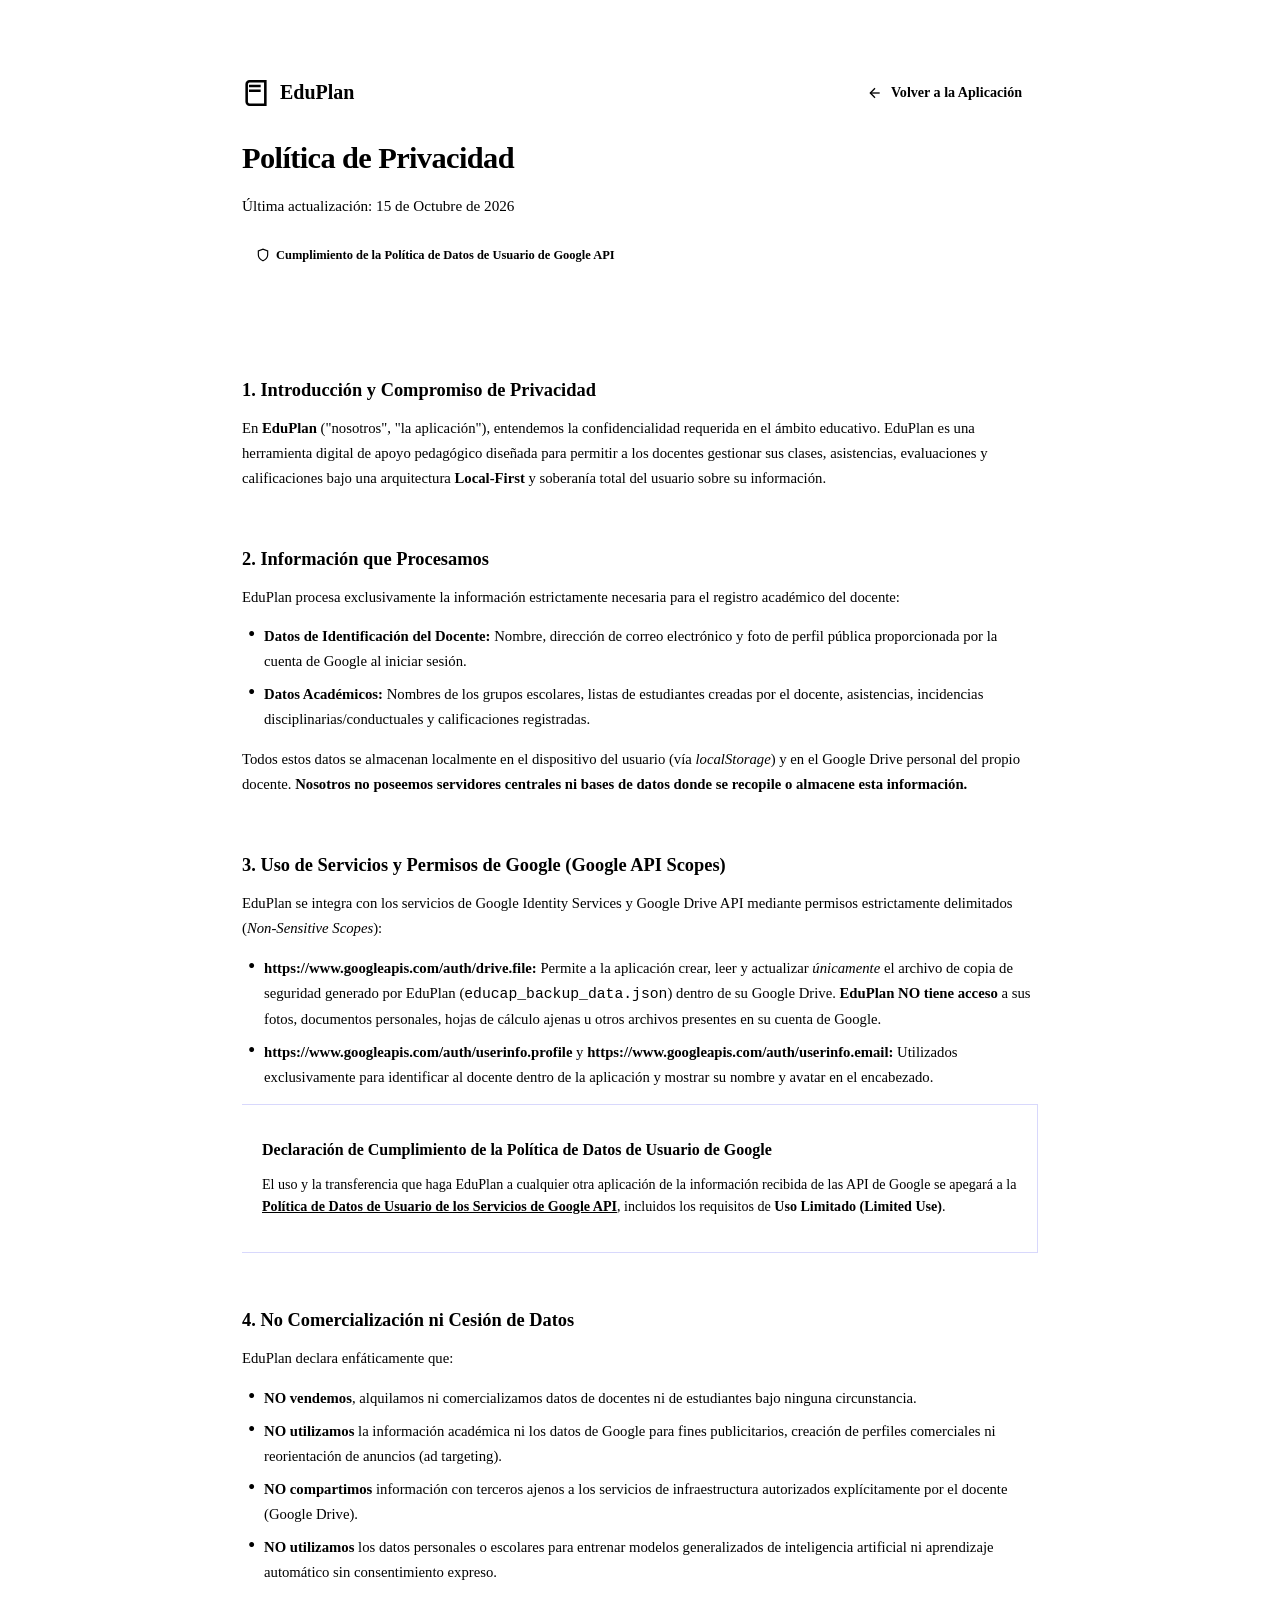
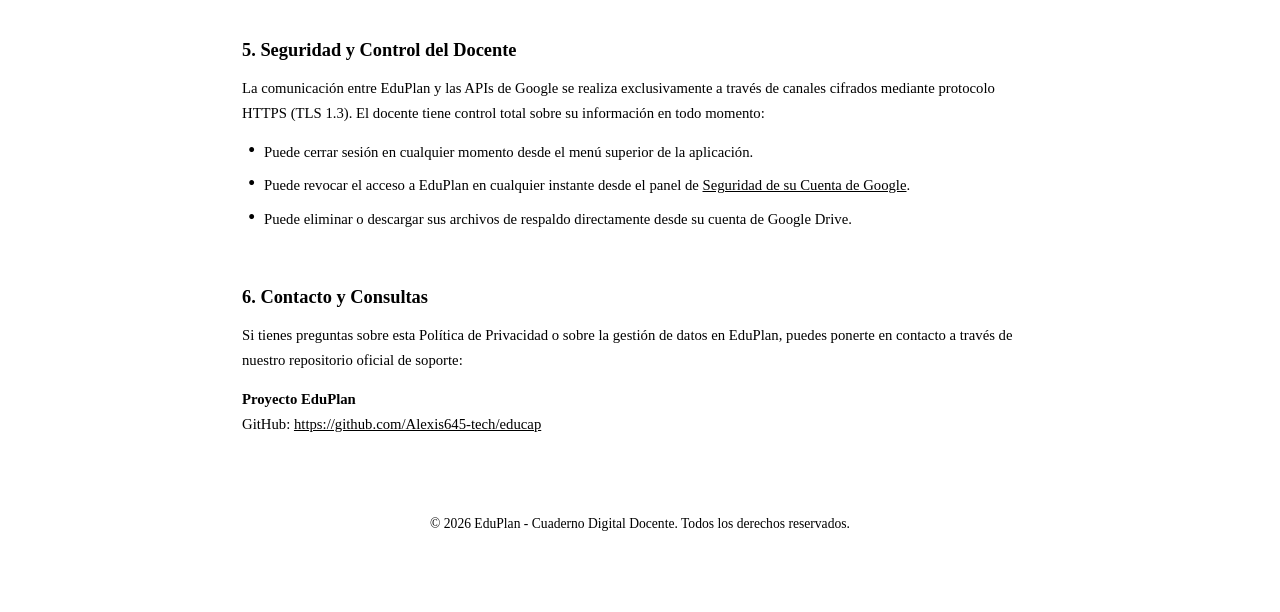
==== privacidad/index.html @ 049dfc5c "Add official Privacy Policy page complying with Google API User Data Policy and configure /privacida" ====
<!DOCTYPE html>
<html lang="es">
<head>
  <meta charset="UTF-8">
  <meta name="viewport" content="width=device-width, initial-scale=1.0, maximum-scale=1.0">
  <title>Política de Privacidad - EduPlan</title>
  <meta name="description" content="Política de Privacidad y Términos de Servicio de EduPlan Cuaderno Digital Docente. Cumplimiento con la Política de Datos de Usuario de Google API.">
  <!-- Fuentes modernas -->
  <link rel="preconnect" href="https://fonts.googleapis.com">
  <link rel="preconnect" href="https://fonts.gstatic.com" crossorigin>
  <link href="https://fonts.googleapis.com/css2?family=Plus+Jakarta+Sans:wght@400;500;600;700;800&display=swap" rel="stylesheet">
  <link rel="stylesheet" href="style.css">
  <style>
    .privacy-container {
      max-width: 860px;
      margin: 40px auto 80px;
      padding: 0 24px;
    }

    .privacy-header {
      background: var(--color-surface);
      border: 1px solid var(--color-border);
      border-radius: var(--radius-lg);
      padding: 36px 32px;
      margin-bottom: 28px;
      box-shadow: var(--shadow-sm);
      display: flex;
      flex-direction: column;
      gap: 12px;
    }

    .privacy-brand-row {
      display: flex;
      align-items: center;
      justify-content: space-between;
      flex-wrap: wrap;
      gap: 16px;
    }

    .privacy-logo-badge {
      display: inline-flex;
      align-items: center;
      gap: 10px;
      font-size: 1.25rem;
      font-weight: 800;
      color: var(--color-primary);
    }

    .privacy-badge {
      display: inline-flex;
      align-items: center;
      gap: 6px;
      padding: 6px 14px;
      border-radius: var(--radius-full);
      font-size: 0.78rem;
      font-weight: 600;
      background-color: var(--color-success-light);
      color: var(--color-success);
    }

    .privacy-title {
      font-size: 1.9rem;
      font-weight: 800;
      color: var(--color-text-main);
      letter-spacing: -0.02em;
    }

    .privacy-subtitle {
      color: var(--color-text-muted);
      font-size: 0.95rem;
    }

    .privacy-card {
      background: var(--color-surface);
      border: 1px solid var(--color-border);
      border-radius: var(--radius-lg);
      padding: 32px;
      box-shadow: var(--shadow-sm);
      display: flex;
      flex-direction: column;
      gap: 28px;
    }

    .privacy-section h2 {
      font-size: 1.15rem;
      font-weight: 700;
      color: var(--color-text-main);
      margin-bottom: 10px;
      display: flex;
      align-items: center;
      gap: 10px;
    }

    .privacy-section p, .privacy-section li {
      font-size: 0.92rem;
      color: var(--color-text-muted);
      line-height: 1.7;
    }

    .privacy-section ul {
      list-style-type: none;
      padding-left: 0;
      display: flex;
      flex-direction: column;
      gap: 8px;
      margin: 12px 0;
    }

    .privacy-section ul li {
      position: relative;
      padding-left: 22px;
    }

    .privacy-section ul li::before {
      content: "•";
      position: absolute;
      left: 6px;
      color: var(--color-primary);
      font-size: 1.3rem;
      line-height: 1;
    }

    .google-compliance-box {
      background: var(--color-primary-light);
      border: 1px solid rgba(99, 102, 241, 0.25);
      border-left: 5px solid var(--color-primary);
      border-radius: var(--radius-md);
      padding: 20px;
      margin: 14px 0;
    }

    .google-compliance-box h3 {
      font-size: 1rem;
      font-weight: 700;
      color: var(--color-text-main);
      margin-bottom: 8px;
    }

    .google-compliance-box p {
      font-size: 0.88rem;
      color: var(--color-text-main);
      line-height: 1.6;
    }

    .privacy-footer {
      text-align: center;
      margin-top: 32px;
      color: var(--color-text-subtle);
      font-size: 0.85rem;
    }

    .back-btn {
      display: inline-flex;
      align-items: center;
      gap: 8px;
      padding: 8px 16px;
      font-size: 0.88rem;
      font-weight: 600;
      border-radius: var(--radius-md);
      color: var(--color-text-main);
      background: var(--color-surface-hover);
      text-decoration: none;
      border: 1px solid var(--color-border);
      transition: all 0.2s;
    }

    .back-btn:hover {
      background: var(--color-surface);
      border-color: var(--color-primary);
      color: var(--color-primary);
    }
  </style>
</head>
<body>

  <div class="privacy-container">
    <div class="privacy-header">
      <div class="privacy-brand-row">
        <div class="privacy-logo-badge">
          <svg width="28" height="28" viewBox="0 0 24 24" fill="none" stroke="currentColor" stroke-width="2.2"><path d="M4 19.5v-15A2.5 2.5 0 0 1 6.5 2H20v20H6.5a2.5 2.5 0 0 1-2.5-2.5Z"/><path d="M6 6h10M6 10h10"/></svg>
          <span>EduPlan</span>
        </div>
        <a href="/" class="back-btn">
          <svg width="16" height="16" viewBox="0 0 24 24" fill="none" stroke="currentColor" stroke-width="2"><line x1="19" y1="12" x2="5" y2="12"/><polyline points="12 19 5 12 12 5"/></svg>
          Volver a la Aplicación
        </a>
      </div>
      <div>
        <h1 class="privacy-title">Política de Privacidad</h1>
        <p class="privacy-subtitle">Última actualización: 15 de Octubre de 2026</p>
      </div>
      <div>
        <span class="privacy-badge">
          <svg width="14" height="14" viewBox="0 0 24 24" fill="none" stroke="currentColor" stroke-width="2"><path d="M12 22s8-4 8-10V5l-8-3-8 3v7c0 6 8 10 8 10z"/></svg>
          Cumplimiento de la Política de Datos de Usuario de Google API
        </span>
      </div>
    </div>

    <div class="privacy-card">
      <section class="privacy-section">
        <h2>1. Introducción y Compromiso de Privacidad</h2>
        <p>
          En <strong>EduPlan</strong> ("nosotros", "la aplicación"), entendemos la confidencialidad requerida en el ámbito educativo. 
          EduPlan es una herramienta digital de apoyo pedagógico diseñada para permitir a los docentes gestionar sus clases, 
          asistencias, evaluaciones y calificaciones bajo una arquitectura <strong>Local-First</strong> y soberanía total del usuario sobre su información.
        </p>
      </section>

      <section class="privacy-section">
        <h2>2. Información que Procesamos</h2>
        <p>EduPlan procesa exclusivamente la información estrictamente necesaria para el registro académico del docente:</p>
        <ul>
          <li><strong>Datos de Identificación del Docente:</strong> Nombre, dirección de correo electrónico y foto de perfil pública proporcionada por la cuenta de Google al iniciar sesión.</li>
          <li><strong>Datos Académicos:</strong> Nombres de los grupos escolares, listas de estudiantes creadas por el docente, asistencias, incidencias disciplinarias/conductuales y calificaciones registradas.</li>
        </ul>
        <p>
          Todos estos datos se almacenan localmente en el dispositivo del usuario (vía <em>localStorage</em>) y en el Google Drive personal del propio docente. <strong>Nosotros no poseemos servidores centrales ni bases de datos donde se recopile o almacene esta información.</strong>
        </p>
      </section>

      <section class="privacy-section">
        <h2>3. Uso de Servicios y Permisos de Google (Google API Scopes)</h2>
        <p>
          EduPlan se integra con los servicios de Google Identity Services y Google Drive API mediante permisos estrictamente delimitados (<em>Non-Sensitive Scopes</em>):
        </p>
        <ul>
          <li><strong>https://www.googleapis.com/auth/drive.file:</strong> Permite a la aplicación crear, leer y actualizar <em>únicamente</em> el archivo de copia de seguridad generado por EduPlan (<code>educap_backup_data.json</code>) dentro de su Google Drive. <strong>EduPlan NO tiene acceso</strong> a sus fotos, documentos personales, hojas de cálculo ajenas u otros archivos presentes en su cuenta de Google.</li>
          <li><strong>https://www.googleapis.com/auth/userinfo.profile</strong> y <strong>https://www.googleapis.com/auth/userinfo.email:</strong> Utilizados exclusivamente para identificar al docente dentro de la aplicación y mostrar su nombre y avatar en el encabezado.</li>
        </ul>

        <div class="google-compliance-box">
          <h3>Declaración de Cumplimiento de la Política de Datos de Usuario de Google</h3>
          <p>
            El uso y la transferencia que haga EduPlan a cualquier otra aplicación de la información recibida de las API de Google se apegará a la 
            <a href="https://developers.google.com/terms/api-services-user-data-policy" target="_blank" rel="noopener noreferrer" style="color: var(--color-primary); text-decoration: underline; font-weight: 600;">Política de Datos de Usuario de los Servicios de Google API</a>, incluidos los requisitos de <strong>Uso Limitado (Limited Use)</strong>.
          </p>
        </div>
      </section>

      <section class="privacy-section">
        <h2>4. No Comercialización ni Cesión de Datos</h2>
        <p>
          EduPlan declara enfáticamente que:
        </p>
        <ul>
          <li><strong>NO vendemos</strong>, alquilamos ni comercializamos datos de docentes ni de estudiantes bajo ninguna circunstancia.</li>
          <li><strong>NO utilizamos</strong> la información académica ni los datos de Google para fines publicitarios, creación de perfiles comerciales ni reorientación de anuncios (ad targeting).</li>
          <li><strong>NO compartimos</strong> información con terceros ajenos a los servicios de infraestructura autorizados explícitamente por el docente (Google Drive).</li>
          <li><strong>NO utilizamos</strong> los datos personales o escolares para entrenar modelos generalizados de inteligencia artificial ni aprendizaje automático sin consentimiento expreso.</li>
        </ul>
      </section>

      <section class="privacy-section">
        <h2>5. Seguridad y Control del Docente</h2>
        <p>
          La comunicación entre EduPlan y las APIs de Google se realiza exclusivamente a través de canales cifrados mediante protocolo HTTPS (TLS 1.3).
          El docente tiene control total sobre su información en todo momento:
        </p>
        <ul>
          <li>Puede cerrar sesión en cualquier momento desde el menú superior de la aplicación.</li>
          <li>Puede revocar el acceso a EduPlan en cualquier instante desde el panel de <a href="https://myaccount.google.com/permissions" target="_blank" rel="noopener noreferrer" style="color: var(--color-primary); text-decoration: underline;">Seguridad de su Cuenta de Google</a>.</li>
          <li>Puede eliminar o descargar sus archivos de respaldo directamente desde su cuenta de Google Drive.</li>
        </ul>
      </section>

      <section class="privacy-section">
        <h2>6. Contacto y Consultas</h2>
        <p>
          Si tienes preguntas sobre esta Política de Privacidad o sobre la gestión de datos en EduPlan, puedes ponerte en contacto a través de nuestro repositorio oficial de soporte:
        </p>
        <p style="margin-top: 8px;">
          <strong>Proyecto EduPlan</strong><br>
          GitHub: <a href="https://github.com/Alexis645-tech/educap" target="_blank" rel="noopener noreferrer" style="color: var(--color-primary); text-decoration: underline;">https://github.com/Alexis645-tech/educap</a>
        </p>
      </section>
    </div>

    <footer class="privacy-footer">
      <p>&copy; 2026 EduPlan - Cuaderno Digital Docente. Todos los derechos reservados.</p>
    </footer>
  </div>

</body>
</html>
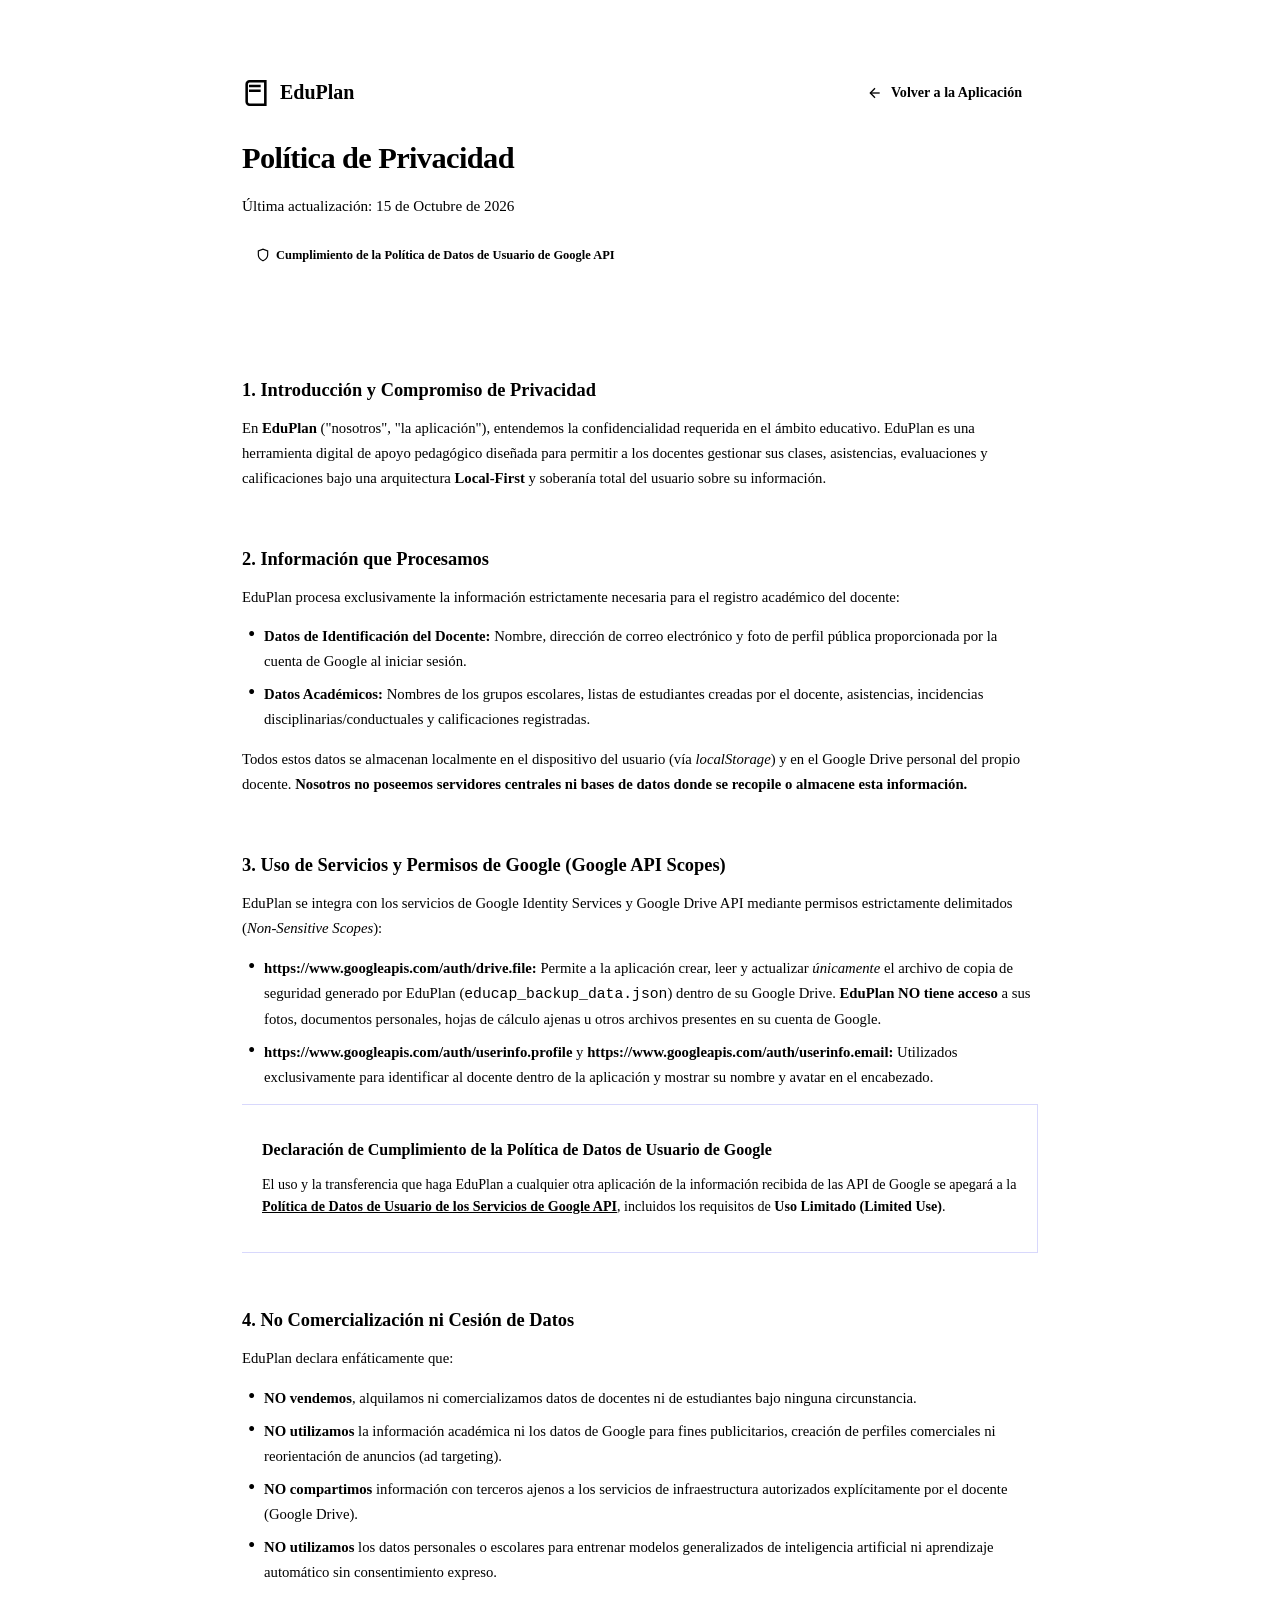
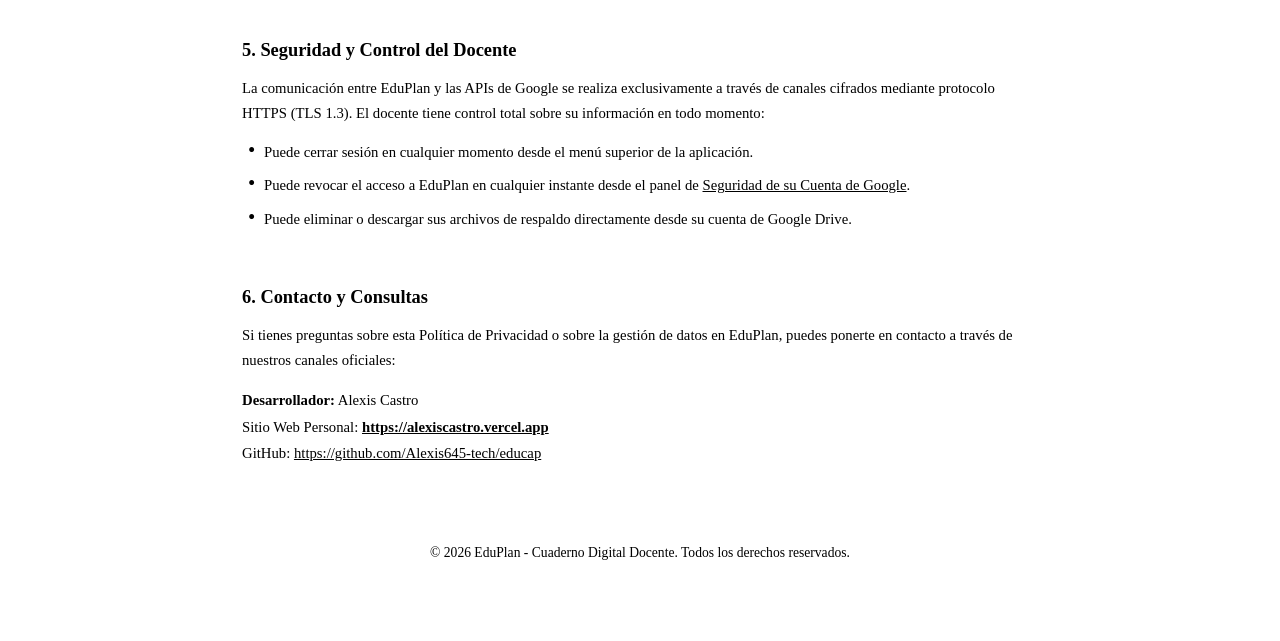
==== commit 84123494: "Add personal website link to Contact sections in Privacy and Terms pages" ====
--- a/privacidad/index.html
+++ b/privacidad/index.html
@@ -267,10 +267,11 @@
       <section class="privacy-section">
         <h2>6. Contacto y Consultas</h2>
         <p>
-          Si tienes preguntas sobre esta Política de Privacidad o sobre la gestión de datos en EduPlan, puedes ponerte en contacto a través de nuestro repositorio oficial de soporte:
-        </p>
-        <p style="margin-top: 8px;">
-          <strong>Proyecto EduPlan</strong><br>
+          Si tienes preguntas sobre esta Política de Privacidad o sobre la gestión de datos en EduPlan, puedes ponerte en contacto a través de nuestros canales oficiales:
+        </p>
+        <p style="margin-top: 8px; line-height: 1.8;">
+          <strong>Desarrollador:</strong> Alexis Castro<br>
+          Sitio Web Personal: <a href="https://alexiscastro.vercel.app" target="_blank" rel="noopener noreferrer" style="color: var(--color-primary); text-decoration: underline; font-weight: 600;">https://alexiscastro.vercel.app</a><br>
           GitHub: <a href="https://github.com/Alexis645-tech/educap" target="_blank" rel="noopener noreferrer" style="color: var(--color-primary); text-decoration: underline;">https://github.com/Alexis645-tech/educap</a>
         </p>
       </section>
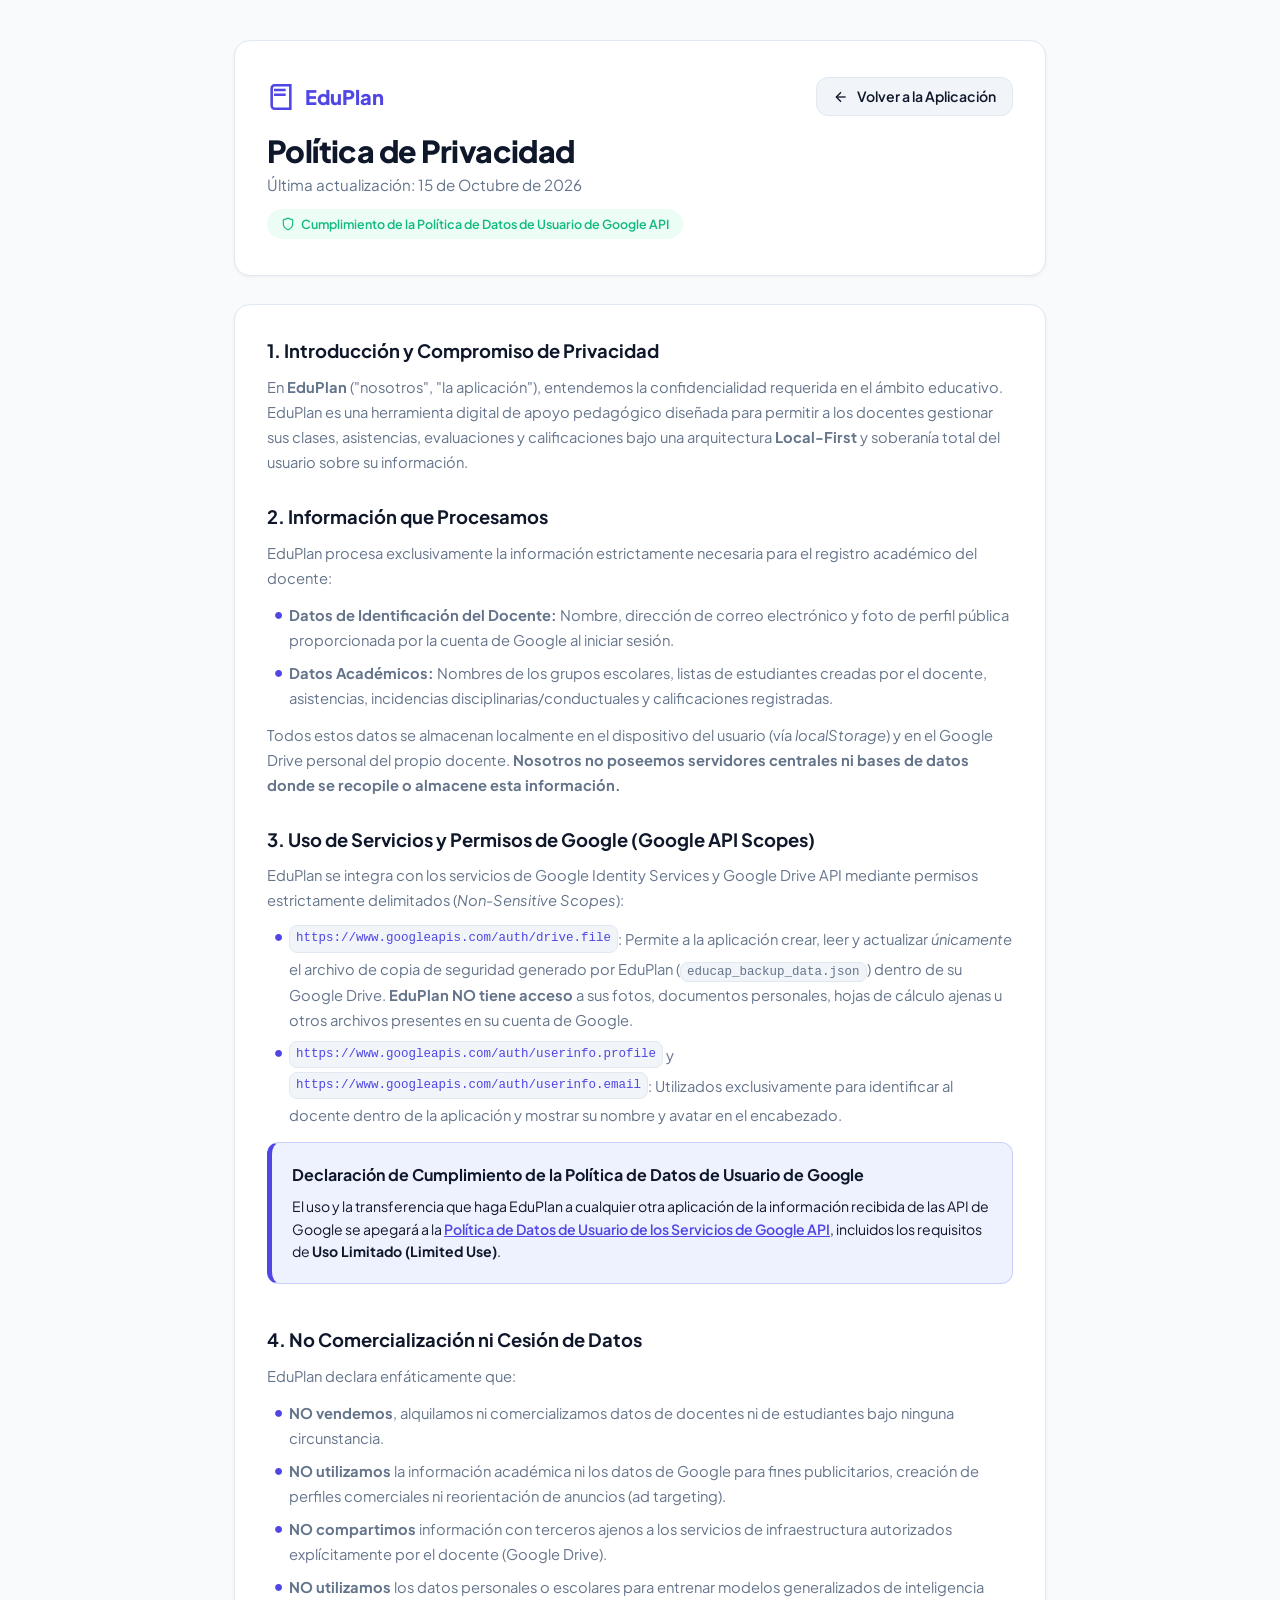
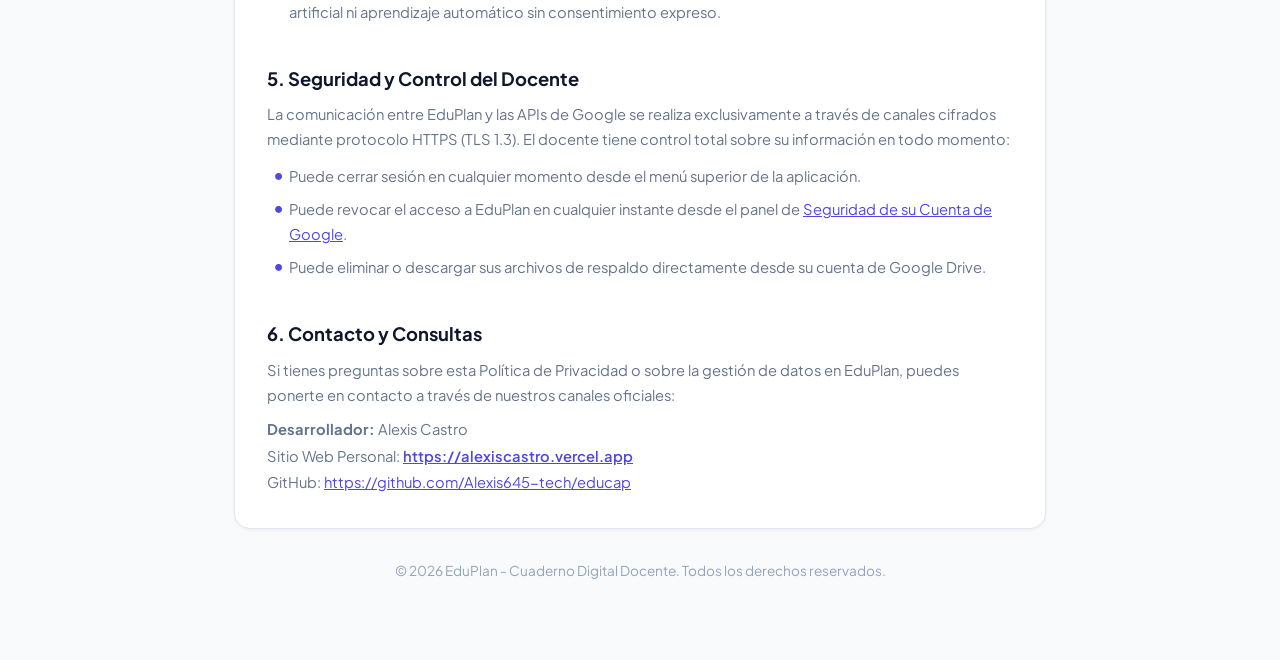
==== commit 297ac9d6: "fix(responsive): ajustar wrapping de URLs y estilos móviles en privacidad y términos" ====
--- a/privacidad/index.html
+++ b/privacidad/index.html
@@ -9,7 +9,7 @@
   <link rel="preconnect" href="https://fonts.googleapis.com">
   <link rel="preconnect" href="https://fonts.gstatic.com" crossorigin>
   <link href="https://fonts.googleapis.com/css2?family=Plus+Jakarta+Sans:wght@400;500;600;700;800&display=swap" rel="stylesheet">
-  <link rel="stylesheet" href="style.css">
+  <link rel="stylesheet" href="../style.css">
   <style>
     .privacy-container {
       max-width: 860px;
@@ -142,6 +142,48 @@
       line-height: 1.6;
     }
 
+    .privacy-card,
+    .privacy-section,
+    .privacy-header,
+    .google-compliance-box {
+      overflow-wrap: break-word;
+      word-wrap: break-word;
+      word-break: break-word;
+    }
+
+    .privacy-section a,
+    .privacy-section code,
+    .privacy-section strong,
+    .privacy-section li,
+    .privacy-section p {
+      overflow-wrap: anywhere;
+      word-break: break-word;
+    }
+
+    .privacy-section code {
+      background: var(--color-surface-hover);
+      padding: 2px 6px;
+      border-radius: var(--radius-sm);
+      font-size: 0.85em;
+      border: 1px solid var(--color-border);
+    }
+
+    .scope-url {
+      display: inline-block;
+      font-family: ui-monospace, SFMono-Regular, Menlo, Monaco, Consolas, monospace;
+      font-size: 0.88rem;
+      background: rgba(99, 102, 241, 0.08);
+      color: var(--color-primary);
+      padding: 2px 6px;
+      border-radius: 4px;
+      border: 1px solid rgba(99, 102, 241, 0.2);
+      overflow-wrap: anywhere;
+      word-break: break-all;
+      max-width: 100%;
+      vertical-align: middle;
+      margin-bottom: 4px;
+    }
+
     .privacy-footer {
       text-align: center;
       margin-top: 32px;
@@ -168,6 +210,49 @@
       background: var(--color-surface);
       border-color: var(--color-primary);
       color: var(--color-primary);
+    }
+
+    /* Adaptación Mobile Responsive */
+    @media (max-width: 640px) {
+      .privacy-container {
+        margin: 20px auto 40px;
+        padding: 0 16px;
+      }
+
+      .privacy-header {
+        padding: 24px 18px;
+        margin-bottom: 20px;
+      }
+
+      .privacy-title {
+        font-size: 1.5rem;
+      }
+
+      .privacy-card {
+        padding: 20px 18px;
+        gap: 22px;
+      }
+
+      .privacy-brand-row {
+        flex-direction: column;
+        align-items: flex-start;
+      }
+
+      .back-btn {
+        width: 100%;
+        justify-content: center;
+      }
+
+      .privacy-badge {
+        font-size: 0.72rem;
+        padding: 6px 10px;
+        white-space: normal;
+        line-height: 1.4;
+      }
+
+      .google-compliance-box {
+        padding: 16px;
+      }
     }
   </style>
 </head>
@@ -225,8 +310,8 @@
           EduPlan se integra con los servicios de Google Identity Services y Google Drive API mediante permisos estrictamente delimitados (<em>Non-Sensitive Scopes</em>):
         </p>
         <ul>
-          <li><strong>https://www.googleapis.com/auth/drive.file:</strong> Permite a la aplicación crear, leer y actualizar <em>únicamente</em> el archivo de copia de seguridad generado por EduPlan (<code>educap_backup_data.json</code>) dentro de su Google Drive. <strong>EduPlan NO tiene acceso</strong> a sus fotos, documentos personales, hojas de cálculo ajenas u otros archivos presentes en su cuenta de Google.</li>
-          <li><strong>https://www.googleapis.com/auth/userinfo.profile</strong> y <strong>https://www.googleapis.com/auth/userinfo.email:</strong> Utilizados exclusivamente para identificar al docente dentro de la aplicación y mostrar su nombre y avatar en el encabezado.</li>
+          <li><code class="scope-url">https://www.googleapis.com/auth/drive.file</code>: Permite a la aplicación crear, leer y actualizar <em>únicamente</em> el archivo de copia de seguridad generado por EduPlan (<code>educap_backup_data.json</code>) dentro de su Google Drive. <strong>EduPlan NO tiene acceso</strong> a sus fotos, documentos personales, hojas de cálculo ajenas u otros archivos presentes en su cuenta de Google.</li>
+          <li><code class="scope-url">https://www.googleapis.com/auth/userinfo.profile</code> y <code class="scope-url">https://www.googleapis.com/auth/userinfo.email</code>: Utilizados exclusivamente para identificar al docente dentro de la aplicación y mostrar su nombre y avatar en el encabezado.</li>
         </ul>
 
         <div class="google-compliance-box">
--- a/style.css
+++ b/style.css
@@ -0,0 +1,3180 @@
+:root {
+  --font-family: 'Plus Jakarta Sans', system-ui, -apple-system, sans-serif;
+  
+  /* Paleta cromática profesional */
+  --color-primary: #4f46e5;
+  --color-primary-hover: #4338ca;
+  --color-primary-light: #eef2ff;
+  
+  --color-bg-app: #f8fafc;
+  --color-surface: #ffffff;
+  --color-surface-hover: #f1f5f9;
+  --color-border: #e2e8f0;
+  
+  --color-text-main: #0f172a;
+  --color-text-muted: #64748b;
+  --color-text-subtle: #94a3b8;
+
+  --color-success: #10b981;
+  --color-success-light: #ecfdf5;
+  --color-warning: #f59e0b;
+  --color-warning-light: #fffbeb;
+  --color-danger: #ef4444;
+  --color-danger-light: #fef2f2;
+  --color-info: #3b82f6;
+  --color-info-light: #eff6ff;
+
+  --radius-sm: 8px;
+  --radius-md: 12px;
+  --radius-lg: 16px;
+  --radius-full: 9999px;
+
+  --shadow-sm: 0 1px 3px rgba(0,0,0,0.06);
+  --shadow-md: 0 4px 6px -1px rgba(0,0,0,0.07), 0 2px 4px -2px rgba(0,0,0,0.05);
+  --shadow-lg: 0 10px 15px -3px rgba(0,0,0,0.08), 0 4px 6px -4px rgba(0,0,0,0.03);
+}
+
+/* TEMA OSCURO (MODO DARK PROFESIONAL / OLED-FRIENDLY) */
+[data-theme="dark"] {
+  --color-primary: #6366f1;
+  --color-primary-hover: #4f46e5;
+  --color-primary-light: rgba(99, 102, 241, 0.16);
+
+  --color-bg-app: #0b0f19;
+  --color-surface: #131b2e;
+  --color-surface-hover: #1c2742;
+  --color-border: #232e4a;
+
+  --color-text-main: #f8fafc;
+  --color-text-muted: #94a3b8;
+  --color-text-subtle: #64748b;
+
+  --color-success: #34d399;
+  --color-success-light: rgba(16, 185, 129, 0.16);
+  --color-warning: #fbbf24;
+  --color-warning-light: rgba(245, 158, 11, 0.16);
+  --color-danger: #f87171;
+  --color-danger-light: rgba(239, 68, 68, 0.16);
+  --color-info: #60a5fa;
+  --color-info-light: rgba(59, 130, 246, 0.16);
+
+  --shadow-sm: 0 1px 3px rgba(0,0,0,0.4);
+  --shadow-md: 0 4px 6px -1px rgba(0,0,0,0.5), 0 2px 4px -2px rgba(0,0,0,0.4);
+  --shadow-lg: 0 10px 15px -3px rgba(0,0,0,0.6), 0 4px 6px -4px rgba(0,0,0,0.4);
+}
+
+* {
+  box-sizing: border-box;
+  margin: 0;
+  padding: 0;
+}
+
+body {
+  font-family: var(--font-family);
+  background-color: var(--color-bg-app);
+  color: var(--color-text-main);
+  line-height: 1.5;
+  -webkit-font-smoothing: antialiased;
+}
+
+/* LAYOUT PRINCIPAL */
+.app-layout {
+  display: flex;
+  height: 100vh;
+  overflow: hidden;
+}
+
+/* SIDEBAR NAVEGACIÓN */
+.sidebar {
+  width: 260px;
+  background-color: var(--color-surface);
+  border-right: 1px solid var(--color-border);
+  display: flex;
+  flex-direction: column;
+  flex-shrink: 0;
+}
+
+.brand {
+  padding: 24px 20px;
+  display: flex;
+  align-items: center;
+  gap: 12px;
+  border-bottom: 1px solid var(--color-border);
+}
+
+.brand-icon {
+  width: 42px;
+  height: 42px;
+  border-radius: var(--radius-md);
+  background: linear-gradient(135deg, #4f46e5, #7c3aed);
+  color: #fff;
+  display: flex;
+  align-items: center;
+  justify-content: center;
+  box-shadow: 0 4px 10px rgba(79, 70, 229, 0.3);
+}
+
+.brand-text h2 {
+  font-size: 1.15rem;
+  font-weight: 800;
+  letter-spacing: -0.02em;
+}
+
+.brand-text span {
+  font-size: 0.75rem;
+  color: var(--color-text-muted);
+  font-weight: 500;
+}
+
+.nav-menu {
+  padding: 20px 12px;
+  display: flex;
+  flex-direction: column;
+  gap: 6px;
+  flex: 1;
+}
+
+.nav-item {
+  display: flex;
+  align-items: center;
+  gap: 12px;
+  padding: 12px 14px;
+  border-radius: var(--radius-md);
+  border: none;
+  background: transparent;
+  color: var(--color-text-muted);
+  font-family: inherit;
+  font-size: 0.9rem;
+  font-weight: 600;
+  cursor: pointer;
+  transition: all 0.2s ease;
+  text-align: left;
+  width: 100%;
+}
+
+.nav-item:hover {
+  background-color: var(--color-bg-app);
+  color: var(--color-text-main);
+}
+
+.nav-item.active {
+  background-color: var(--color-primary-light);
+  color: var(--color-primary);
+}
+
+.sidebar-footer {
+  padding: 16px 20px;
+  border-top: 1px solid var(--color-border);
+}
+
+.teacher-profile {
+  display: flex;
+  align-items: center;
+  gap: 10px;
+  padding: 8px 10px;
+  border-radius: var(--radius-md);
+  cursor: pointer;
+  transition: all 0.2s ease;
+  user-select: none;
+}
+
+.teacher-profile:hover {
+  background-color: var(--color-surface-hover);
+}
+
+.teacher-profile:focus-visible {
+  outline: 2px solid var(--color-primary);
+}
+
+.teacher-avatar {
+  width: 38px;
+  height: 38px;
+  background-color: #6366f1;
+  color: #fff;
+  border-radius: var(--radius-full);
+  display: flex;
+  align-items: center;
+  justify-content: center;
+  font-weight: 700;
+  font-size: 0.9rem;
+  flex-shrink: 0;
+  box-shadow: var(--shadow-sm);
+  transition: background-color 0.2s ease;
+}
+
+.teacher-info {
+  display: flex;
+  flex-direction: column;
+  flex: 1;
+  min-width: 0;
+}
+
+.teacher-name {
+  font-size: 0.85rem;
+  font-weight: 700;
+  white-space: nowrap;
+  overflow: hidden;
+  text-overflow: ellipsis;
+}
+
+.teacher-role {
+  font-size: 0.7rem;
+  color: var(--color-text-muted);
+  font-weight: 600;
+  white-space: nowrap;
+  overflow: hidden;
+  text-overflow: ellipsis;
+}
+
+.teacher-edit-btn {
+  background: transparent;
+  border: none;
+  color: var(--color-text-subtle);
+  cursor: pointer;
+  padding: 4px;
+  border-radius: var(--radius-sm);
+  display: flex;
+  align-items: center;
+  justify-content: center;
+  transition: all 0.15s ease;
+}
+
+.teacher-profile:hover .teacher-edit-btn {
+  color: var(--color-primary);
+  background-color: var(--color-primary-light);
+}
+
+/* ÁREA DE CONTENIDO */
+.main-content {
+  flex: 1;
+  display: flex;
+  flex-direction: column;
+  overflow-y: auto;
+}
+
+.top-header {
+  padding: 24px 32px;
+  background-color: var(--color-surface);
+  border-bottom: 1px solid var(--color-border);
+  display: flex;
+  align-items: center;
+  justify-content: space-between;
+  gap: 16px;
+}
+
+.header-left {
+  display: flex;
+  align-items: center;
+  gap: 12px;
+  min-width: 0;
+  flex: 1;
+}
+
+.header-left h1 {
+  font-size: 1.6rem;
+  font-weight: 800;
+  letter-spacing: -0.02em;
+}
+
+.header-actions {
+  display: flex;
+  align-items: center;
+  gap: 10px;
+  flex-shrink: 0;
+}
+
+.header-left p {
+  color: var(--color-text-muted);
+  font-size: 0.85rem;
+  margin-top: 2px;
+}
+
+/* BOTONES Y FORMULARIOS */
+.btn {
+  display: inline-flex;
+  align-items: center;
+  gap: 8px;
+  padding: 10px 18px;
+  border-radius: var(--radius-md);
+  font-family: inherit;
+  font-size: 0.875rem;
+  font-weight: 600;
+  cursor: pointer;
+  border: 1px solid transparent;
+  transition: all 0.2s ease;
+}
+
+.btn-primary {
+  background-color: var(--color-primary);
+  color: #fff;
+}
+
+.btn-primary:hover {
+  background-color: var(--color-primary-hover);
+  box-shadow: 0 4px 12px rgba(79, 70, 229, 0.25);
+}
+
+.btn-secondary {
+  background-color: var(--color-surface);
+  border-color: var(--color-border);
+  color: var(--color-text-main);
+}
+
+.btn-secondary:hover {
+  background-color: var(--color-surface-hover);
+}
+
+.btn-icon {
+  display: inline-flex;
+  align-items: center;
+  gap: 8px;
+}
+
+/* Iconos de tema: alternar según [data-theme="dark"] */
+.theme-icon-sun {
+  display: none;
+}
+.theme-icon-moon {
+  display: inline-block;
+}
+
+[data-theme="dark"] .theme-icon-sun {
+  display: inline-block;
+}
+[data-theme="dark"] .theme-icon-moon {
+  display: none;
+}
+
+.btn-sm {
+  padding: 6px 12px;
+  font-size: 0.8rem;
+}
+
+.btn-danger-ghost {
+  background: transparent;
+  border: none;
+  color: var(--color-danger);
+  cursor: pointer;
+  padding: 6px;
+  border-radius: var(--radius-sm);
+  display: inline-flex;
+  align-items: center;
+  justify-content: center;
+  transition: all var(--transition-fast);
+}
+
+.btn-danger-ghost:hover {
+  background-color: var(--color-danger-light);
+  transform: scale(1.05);
+}
+
+.btn-secondary-ghost {
+  background: transparent;
+  border: 1px solid transparent;
+  color: var(--color-text-muted);
+  cursor: pointer;
+  padding: 6px 10px;
+  border-radius: var(--radius-sm);
+  display: inline-flex;
+  align-items: center;
+  gap: 6px;
+  font-size: 0.8rem;
+  font-weight: 600;
+  transition: all var(--transition-fast);
+}
+
+.btn-secondary-ghost:hover {
+  background-color: var(--color-surface);
+  border-color: var(--color-border);
+  color: var(--color-primary);
+}
+
+.btn-icon-ghost {
+  background: transparent;
+  border: none;
+  color: var(--color-text-muted);
+  cursor: pointer;
+  padding: 6px;
+  border-radius: var(--radius-sm);
+  display: inline-flex;
+  align-items: center;
+  justify-content: center;
+  transition: all var(--transition-fast);
+}
+
+.btn-icon-ghost:hover {
+  color: var(--color-primary);
+  background-color: var(--color-surface-hover);
+  transform: scale(1.05);
+}
+
+.actions-cell {
+  display: flex;
+  align-items: center;
+  gap: 8px;
+}
+
+/* SELECTOR DE VISTA MÓVIL: TARJETAS VS TABLA */
+.mobile-view-selector {
+  display: none; /* Por defecto oculto en pantallas de escritorio donde la tabla siempre es espaciosa */
+  align-items: center;
+  gap: 8px;
+}
+
+.mobile-view-label {
+  font-size: 0.72rem;
+  font-weight: 700;
+  text-transform: uppercase;
+  letter-spacing: 0.05em;
+  color: var(--color-text-muted);
+}
+
+.view-toggle-segmented {
+  display: inline-flex;
+  align-items: center;
+  background-color: var(--color-surface-hover);
+  padding: 3px;
+  border-radius: var(--radius-md);
+  border: 1px solid var(--color-border);
+  gap: 2px;
+}
+
+.view-toggle-btn {
+  display: inline-flex;
+  align-items: center;
+  gap: 6px;
+  padding: 6px 12px;
+  border: none;
+  background: transparent;
+  color: var(--color-text-muted);
+  font-size: 0.78rem;
+  font-weight: 600;
+  border-radius: var(--radius-sm);
+  cursor: pointer;
+  transition: all var(--transition-fast);
+  user-select: none;
+}
+
+.view-toggle-btn:hover {
+  color: var(--color-text);
+}
+
+.view-toggle-btn.active {
+  background-color: var(--color-surface);
+  color: var(--color-primary);
+  box-shadow: var(--shadow-sm);
+  font-weight: 700;
+}
+
+/* ESTILOS GOOGLE DRIVE SYNC & LOGIN */
+.google-drive-sync-wrapper {
+  position: relative;
+  display: flex;
+  align-items: center;
+}
+
+.google-btn {
+  position: relative;
+  border-color: var(--color-border);
+  gap: 8px;
+}
+
+.google-btn:hover {
+  border-color: #4285F4;
+}
+
+.google-icon {
+  flex-shrink: 0;
+}
+
+.google-sync-indicator {
+  width: 8px;
+  height: 8px;
+  border-radius: var(--radius-full);
+  display: inline-block;
+  background-color: var(--color-text-subtle);
+  transition: all var(--transition-fast);
+}
+
+.google-sync-indicator.idle {
+  background-color: #94A3B8;
+}
+
+.google-sync-indicator.syncing {
+  background-color: #F59E0B;
+  animation: pulse-sync 1s infinite alternate;
+}
+
+.google-sync-indicator.synced {
+  background-color: #10B981;
+  box-shadow: 0 0 6px rgba(16, 185, 129, 0.6);
+}
+
+.google-sync-indicator.error {
+  background-color: #EF4444;
+}
+
+@keyframes pulse-sync {
+  from { opacity: 0.4; transform: scale(0.85); }
+  to { opacity: 1; transform: scale(1.15); }
+}
+
+.google-modal-body {
+  display: flex;
+  flex-direction: column;
+  gap: 18px;
+}
+
+.google-user-box {
+  display: flex;
+  align-items: center;
+  gap: 14px;
+  padding: 14px 16px;
+  background-color: var(--color-surface-hover);
+  border: 1px solid var(--color-border);
+  border-radius: var(--radius-md);
+}
+
+.google-user-avatar {
+  width: 44px;
+  height: 44px;
+  border-radius: var(--radius-full);
+  background-color: #4285F4;
+  color: #fff;
+  display: flex;
+  align-items: center;
+  justify-content: center;
+  font-weight: 700;
+  font-size: 1.1rem;
+  background-size: cover;
+  background-position: center;
+  flex-shrink: 0;
+}
+
+.google-user-details h4 {
+  font-size: 0.95rem;
+  font-weight: 700;
+  margin-bottom: 2px;
+}
+
+.google-user-details span {
+  font-size: 0.78rem;
+  color: var(--color-text-muted);
+  display: block;
+}
+
+.google-status-pill {
+  display: inline-flex !important;
+  align-items: center;
+  gap: 6px;
+  margin-top: 4px;
+  font-size: 0.7rem !important;
+  font-weight: 700;
+  color: var(--color-success) !important;
+}
+
+.google-status-pill .pill-dot {
+  width: 6px;
+  height: 6px;
+  border-radius: var(--radius-full);
+  background-color: var(--color-success);
+}
+
+.google-login-prompt {
+  text-align: center;
+  padding: 16px;
+  background-color: var(--color-surface-hover);
+  border: 1px dashed var(--color-border);
+  border-radius: var(--radius-md);
+  display: flex;
+  flex-direction: column;
+  gap: 14px;
+}
+
+.google-login-prompt p {
+  font-size: 0.85rem;
+  color: var(--color-text-muted);
+  line-height: 1.45;
+}
+
+.google-sync-actions-card {
+  display: flex;
+  flex-direction: column;
+  gap: 12px;
+  background-color: var(--color-surface);
+  border: 1px solid var(--color-border);
+  border-radius: var(--radius-md);
+  padding: 14px;
+}
+
+.sync-status-row {
+  display: flex;
+  justify-content: space-between;
+  align-items: center;
+  font-size: 0.82rem;
+}
+
+.sync-status-row .label {
+  color: var(--color-text-muted);
+  font-weight: 600;
+}
+
+.sync-status-row .status-msg {
+  font-weight: 700;
+  color: var(--color-primary);
+}
+
+.google-buttons-grid {
+  display: grid;
+  grid-template-columns: 1fr 1fr;
+  gap: 10px;
+}
+
+.google-footer-settings {
+  display: flex;
+  justify-content: space-between;
+  align-items: center;
+  padding-top: 4px;
+  border-top: 1px solid var(--color-border);
+  flex-wrap: wrap;
+  gap: 8px;
+}
+
+.btn-link {
+  background: none;
+  border: none;
+  color: var(--color-primary);
+  font-size: 0.8rem;
+  font-weight: 600;
+  cursor: pointer;
+  padding: 4px 6px;
+  border-radius: var(--radius-sm);
+  transition: all var(--transition-fast);
+}
+
+.btn-link:hover {
+  text-decoration: underline;
+  background-color: var(--color-surface-hover);
+}
+
+.btn-link.text-danger {
+  color: var(--color-danger);
+}
+
+.btn-link.text-danger:hover {
+  color: var(--color-danger);
+}
+
+/* ========================================================
+   PANTALLA DE INICIO DE SESIÓN / LOGIN CON GOOGLE
+   ======================================================== */
+.auth-screen {
+  position: fixed;
+  inset: 0;
+  z-index: 1000;
+  background-color: var(--color-bg-app);
+  display: flex;
+  align-items: center;
+  justify-content: center;
+  padding: 20px;
+  overflow-y: auto;
+}
+
+.auth-background-effects {
+  position: absolute;
+  inset: 0;
+  overflow: hidden;
+  pointer-events: none;
+  z-index: 0;
+}
+
+.auth-blob {
+  position: absolute;
+  border-radius: var(--radius-full);
+  filter: blur(80px);
+  opacity: 0.28;
+}
+
+.auth-blob-1 {
+  width: 380px;
+  height: 380px;
+  background: radial-gradient(circle, var(--color-primary), #3b82f6);
+  top: -80px;
+  left: -80px;
+}
+
+.auth-blob-2 {
+  width: 420px;
+  height: 420px;
+  background: radial-gradient(circle, #10b981, #06b6d4);
+  bottom: -100px;
+  right: -100px;
+}
+
+.auth-card {
+  position: relative;
+  z-index: 1;
+  width: 100%;
+  max-width: 480px;
+  background-color: var(--color-surface);
+  border: 1px solid var(--color-border);
+  border-radius: var(--radius-lg);
+  box-shadow: var(--shadow-lg);
+  padding: 40px 32px;
+  display: flex;
+  flex-direction: column;
+  gap: 24px;
+  animation: fadeInAuth 0.35s ease-out;
+}
+
+@keyframes fadeInAuth {
+  from { opacity: 0; transform: translateY(12px) scale(0.98); }
+  to { opacity: 1; transform: translateY(0) scale(1); }
+}
+
+.auth-brand {
+  text-align: center;
+  display: flex;
+  flex-direction: column;
+  align-items: center;
+  gap: 8px;
+}
+
+.auth-logo-badge {
+  width: 64px;
+  height: 64px;
+  border-radius: var(--radius-lg);
+  background: linear-gradient(135deg, var(--color-primary), #4338ca);
+  color: #fff;
+  display: flex;
+  align-items: center;
+  justify-content: center;
+  box-shadow: 0 8px 20px -4px rgba(79, 70, 229, 0.45);
+  margin-bottom: 6px;
+}
+
+.auth-brand h1 {
+  font-size: 2rem;
+  font-weight: 800;
+  letter-spacing: -0.03em;
+  color: var(--color-text-main);
+}
+
+.auth-tagline {
+  font-size: 0.9rem;
+  color: var(--color-text-muted);
+  font-weight: 500;
+}
+
+.auth-features-preview {
+  display: flex;
+  flex-direction: column;
+  gap: 12px;
+  background-color: var(--color-surface-hover);
+  border: 1px solid var(--color-border);
+  border-radius: var(--radius-md);
+  padding: 16px 18px;
+}
+
+.feature-item {
+  display: flex;
+  align-items: center;
+  gap: 10px;
+  font-size: 0.85rem;
+  color: var(--color-text-main);
+}
+
+.feature-dot {
+  width: 8px;
+  height: 8px;
+  border-radius: var(--radius-full);
+  background-color: var(--color-primary);
+  flex-shrink: 0;
+}
+
+.auth-actions-group {
+  display: flex;
+  flex-direction: column;
+  gap: 12px;
+}
+
+.btn-google-login {
+  background-color: var(--color-surface);
+  color: var(--color-text-main);
+  border: 1px solid var(--color-border);
+  box-shadow: var(--shadow-sm);
+  font-size: 0.95rem;
+  font-weight: 700;
+  padding: 14px 20px;
+  width: 100%;
+  justify-content: center;
+  gap: 12px;
+  transition: all var(--transition-fast);
+}
+
+.btn-google-login:hover {
+  background-color: var(--color-surface-hover);
+  border-color: #4285F4;
+  box-shadow: 0 4px 12px rgba(66, 133, 244, 0.18);
+  transform: translateY(-1px);
+}
+
+.auth-divider {
+  display: flex;
+  align-items: center;
+  text-align: center;
+  margin: 4px 0;
+}
+
+.auth-divider::before,
+.auth-divider::after {
+  content: '';
+  flex: 1;
+  border-bottom: 1px solid var(--color-border);
+}
+
+.auth-divider span {
+  padding: 0 12px;
+  font-size: 0.75rem;
+  text-transform: uppercase;
+  color: var(--color-text-subtle);
+  font-weight: 600;
+  letter-spacing: 0.04em;
+}
+
+.btn-secondary-subtle {
+  background-color: transparent;
+  color: var(--color-text-muted);
+  border: 1px solid var(--color-border);
+  font-size: 0.85rem;
+  font-weight: 600;
+  padding: 10px 16px;
+  width: 100%;
+  justify-content: center;
+}
+
+.btn-secondary-subtle:hover {
+  background-color: var(--color-surface-hover);
+  color: var(--color-text-main);
+}
+
+.auth-card-footer {
+  text-align: center;
+  padding-top: 8px;
+  border-top: 1px solid var(--color-border);
+}
+
+/* PESTAÑAS (TAB PANES) */
+.tab-pane {
+  display: none;
+  padding: 32px;
+}
+
+.tab-pane.active {
+  display: block;
+}
+
+/* GRID DE CLASES */
+.classrooms-grid {
+  display: grid;
+  grid-template-columns: repeat(auto-fill, minmax(300px, 1fr));
+  gap: 24px;
+}
+
+.classroom-card {
+  background-color: var(--color-surface);
+  border-radius: var(--radius-lg);
+  border: 1px solid var(--color-border);
+  overflow: hidden;
+  box-shadow: var(--shadow-sm);
+  transition: transform 0.2s ease, box-shadow 0.2s ease;
+  display: flex;
+  flex-direction: column;
+}
+
+.classroom-card:hover {
+  transform: translateY(-2px);
+  box-shadow: var(--shadow-md);
+}
+
+.classroom-card-banner {
+  height: 8px;
+}
+
+.classroom-card-body {
+  padding: 20px;
+  flex: 1;
+}
+
+.classroom-card-header {
+  display: flex;
+  justify-content: space-between;
+  align-items: flex-start;
+  margin-bottom: 8px;
+}
+
+.classroom-card-title {
+  font-size: 1.15rem;
+  font-weight: 700;
+}
+
+.classroom-card-badge {
+  font-size: 0.75rem;
+  padding: 4px 10px;
+  border-radius: var(--radius-full);
+  background-color: var(--color-bg-app);
+  color: var(--color-text-muted);
+  font-weight: 600;
+}
+
+.classroom-card-desc {
+  font-size: 0.825rem;
+  color: var(--color-text-muted);
+  margin-bottom: 16px;
+}
+
+.classroom-card-meta {
+  display: flex;
+  gap: 16px;
+  font-size: 0.8rem;
+  color: var(--color-text-muted);
+  border-top: 1px solid var(--color-border);
+  padding-top: 12px;
+}
+
+.classroom-card-actions {
+  padding: 12px 20px;
+  background-color: var(--color-surface-hover);
+  border-top: 1px solid var(--color-border);
+  display: flex;
+  justify-content: space-between;
+  align-items: center;
+  gap: 8px;
+}
+
+/* FILTROS Y TABLA DE ESTUDIANTES */
+.filter-bar {
+  display: flex;
+  gap: 16px;
+  margin-bottom: 24px;
+  background-color: var(--color-surface);
+  padding: 16px 20px;
+  border-radius: var(--radius-md);
+  border: 1px solid var(--color-border);
+}
+
+.filter-item {
+  display: flex;
+  align-items: center;
+  gap: 10px;
+}
+
+.filter-item label {
+  font-size: 0.85rem;
+  font-weight: 600;
+  color: var(--color-text-muted);
+}
+
+.form-select, .form-input, .form-textarea {
+  font-family: inherit;
+  font-size: 0.875rem;
+  padding: 8px 12px;
+  border: 1px solid var(--color-border);
+  border-radius: var(--radius-sm);
+  background-color: var(--color-surface);
+  color: var(--color-text-main);
+  outline: none;
+  transition: border-color 0.15s ease;
+}
+
+.form-select:focus, .form-input:focus, .form-textarea:focus {
+  border-color: var(--color-primary);
+}
+
+.search-box {
+  flex: 1;
+}
+
+.search-box input {
+  width: 100%;
+}
+
+.students-table-container {
+  background-color: var(--color-surface);
+  border-radius: var(--radius-lg);
+  border: 1px solid var(--color-border);
+  box-shadow: var(--shadow-sm);
+  overflow: hidden;
+}
+
+.students-table {
+  width: 100%;
+  border-collapse: collapse;
+  text-align: left;
+}
+
+.students-table th {
+  background-color: var(--color-surface-hover);
+  padding: 14px 20px;
+  font-size: 0.75rem;
+  text-transform: uppercase;
+  letter-spacing: 0.05em;
+  font-weight: 700;
+  color: var(--color-text-muted);
+  border-bottom: 1px solid var(--color-border);
+}
+
+.students-table td {
+  padding: 16px 20px;
+  font-size: 0.875rem;
+  border-bottom: 1px solid var(--color-border);
+  vertical-align: middle;
+}
+
+.students-table tr:last-child td {
+  border-bottom: none;
+}
+
+.student-identity {
+  display: flex;
+  align-items: center;
+  gap: 12px;
+}
+
+.student-avatar {
+  width: 36px;
+  height: 36px;
+  border-radius: var(--radius-full);
+  display: flex;
+  align-items: center;
+  justify-content: center;
+  color: #fff;
+  font-weight: 700;
+  font-size: 0.85rem;
+}
+
+.student-full-name {
+  font-weight: 700;
+}
+
+/* VISTA: PASAR ASISTENCIA */
+.attendance-header-card {
+  background-color: var(--color-surface);
+  border-radius: var(--radius-lg);
+  border: 1px solid var(--color-border);
+  padding: 20px 24px;
+  display: flex;
+  align-items: center;
+  justify-content: space-between;
+  margin-bottom: 24px;
+}
+
+.attendance-controls {
+  display: flex;
+  gap: 20px;
+}
+
+.control-group {
+  display: flex;
+  flex-direction: column;
+  gap: 6px;
+}
+
+.control-group label {
+  font-size: 0.75rem;
+  font-weight: 700;
+  color: var(--color-text-muted);
+  text-transform: uppercase;
+}
+
+.attendance-meta {
+  display: flex;
+  align-items: center;
+  gap: 16px;
+  flex-wrap: wrap;
+}
+
+.attendance-summary {
+  display: flex;
+  gap: 12px;
+}
+
+.stat-badge {
+  display: flex;
+  flex-direction: column;
+  align-items: center;
+  padding: 8px 16px;
+  border-radius: var(--radius-md);
+  min-width: 80px;
+}
+
+.stat-badge .count {
+  font-size: 1.25rem;
+  font-weight: 800;
+}
+
+.stat-badge .label {
+  font-size: 0.7rem;
+  font-weight: 700;
+  text-transform: uppercase;
+}
+
+.stat-present { background-color: var(--color-success-light); color: var(--color-success); }
+.stat-late { background-color: var(--color-warning-light); color: var(--color-warning); }
+.stat-absent { background-color: var(--color-danger-light); color: var(--color-danger); }
+
+.attendance-roster {
+  display: flex;
+  flex-direction: column;
+  gap: 10px;
+}
+
+.roster-card {
+  background-color: var(--color-surface);
+  border-radius: var(--radius-md);
+  border: 1px solid var(--color-border);
+  padding: 14px 20px;
+  display: flex;
+  align-items: center;
+  justify-content: space-between;
+  box-shadow: var(--shadow-sm);
+}
+
+.roster-actions {
+  display: flex;
+  gap: 8px;
+}
+
+.status-btn {
+  padding: 8px 14px;
+  border-radius: var(--radius-md);
+  border: 1px solid var(--color-border);
+  background-color: var(--color-surface);
+  color: var(--color-text-main);
+  font-family: inherit;
+  font-size: 0.8rem;
+  font-weight: 700;
+  cursor: pointer;
+  transition: all 0.15s ease;
+}
+
+.status-btn:hover {
+  background-color: var(--color-surface-hover);
+}
+
+.status-btn.selected-PRESENT {
+  background-color: var(--color-success);
+  color: #fff;
+  border-color: var(--color-success);
+}
+
+.status-btn.selected-LATE {
+  background-color: var(--color-warning);
+  color: #fff;
+  border-color: var(--color-warning);
+}
+
+.status-btn.selected-ABSENT {
+  background-color: var(--color-danger);
+  color: #fff;
+  border-color: var(--color-danger);
+}
+
+/* VISTA: CUADERNO DE CALIFICACIONES */
+.grades-header-card {
+  background-color: var(--color-surface);
+  border-radius: var(--radius-lg);
+  border: 1px solid var(--color-border);
+  padding: 20px 24px;
+  display: flex;
+  align-items: center;
+  justify-content: space-between;
+  margin-bottom: 24px;
+  gap: 16px;
+  flex-wrap: wrap;
+}
+
+.grades-controls {
+  display: flex;
+  gap: 16px;
+  flex-wrap: wrap;
+}
+
+.grades-matrix-card {
+  background-color: var(--color-surface);
+  border-radius: var(--radius-lg);
+  border: 1px solid var(--color-border);
+  box-shadow: var(--shadow-sm);
+  overflow: hidden;
+}
+
+.grades-table-container {
+  overflow-x: auto;
+  overflow-y: auto;
+  max-height: calc(100vh - 290px);
+  min-height: 380px;
+  -webkit-overflow-scrolling: touch;
+  position: relative;
+}
+
+.grades-table {
+  width: 100%;
+  border-collapse: separate;
+  border-spacing: 0;
+  text-align: left;
+}
+
+.grades-table th {
+  position: sticky;
+  top: 0;
+  z-index: 20;
+  background-color: var(--color-surface);
+  box-shadow: 0 1px 0 var(--color-border);
+  padding: 12px 16px;
+  font-size: 0.75rem;
+  text-transform: uppercase;
+  letter-spacing: 0.05em;
+  font-weight: 700;
+  color: var(--color-text-muted);
+  white-space: nowrap;
+}
+
+.grades-table th.grade-col-activity {
+  min-width: 130px;
+  text-align: center;
+}
+
+.activity-th-header {
+  display: flex;
+  flex-direction: column;
+  align-items: center;
+  gap: 4px;
+}
+
+.activity-th-title {
+  font-size: 0.8rem;
+  color: var(--color-text-main);
+  text-transform: none;
+  font-weight: 700;
+}
+
+.activity-th-badge {
+  font-size: 0.65rem;
+  padding: 2px 8px;
+  border-radius: var(--radius-full);
+  background-color: var(--color-primary-light);
+  color: var(--color-primary);
+  font-weight: 600;
+}
+
+.grades-table td {
+  padding: 10px 16px;
+  height: 58px;
+  box-sizing: border-box;
+  font-size: 0.875rem;
+  border-bottom: 1px solid var(--color-border);
+  vertical-align: middle;
+}
+
+.grades-table tr:last-child td {
+  border-bottom: 1px solid var(--color-border);
+}
+
+.grades-table tr.virtual-row {
+  height: 58px;
+  box-sizing: border-box;
+}
+
+.grades-table tr.virtual-spacer-row td {
+  padding: 0 !important;
+  margin: 0 !important;
+  border: none !important;
+  background: transparent !important;
+  pointer-events: none;
+}
+
+/* BARRA DE HINTS PARA NAVEGACIÓN TIPO EXCEL */
+.grades-keyboard-hints {
+  display: flex;
+  align-items: center;
+  justify-content: space-between;
+  gap: 12px;
+  padding: 10px 18px;
+  background-color: var(--color-surface-hover);
+  border-bottom: 1px solid var(--color-border);
+  font-size: 0.78rem;
+  color: var(--color-text-muted);
+  flex-wrap: wrap;
+}
+
+.keyboard-hints-title {
+  display: inline-flex;
+  align-items: center;
+  gap: 6px;
+  font-weight: 700;
+  color: var(--color-primary);
+}
+
+.keyboard-keys-group {
+  display: flex;
+  align-items: center;
+  gap: 10px;
+  flex-wrap: wrap;
+}
+
+.key-hint {
+  display: inline-flex;
+  align-items: center;
+  gap: 4px;
+}
+
+.virtual-stats-badge {
+  background-color: var(--color-primary-light);
+  color: var(--color-primary);
+  font-weight: 700;
+  font-size: 0.72rem;
+  padding: 3px 8px;
+  border-radius: var(--radius-full);
+  border: 1px solid rgba(79, 70, 229, 0.2);
+  margin-left: 6px;
+}
+
+.key-hint kbd {
+  display: inline-block;
+  padding: 2px 6px;
+  font-family: inherit;
+  font-size: 0.72rem;
+  font-weight: 700;
+  color: var(--color-text-main);
+  background-color: var(--color-surface);
+  border: 1px solid var(--color-border);
+  border-radius: 4px;
+  box-shadow: 0 1px 0 rgba(0,0,0,0.12);
+}
+
+[data-theme="dark"] .key-hint kbd {
+  background-color: #1e293b;
+  border-color: #334155;
+  box-shadow: 0 1px 0 rgba(0,0,0,0.5);
+}
+
+.grade-input {
+  width: 72px;
+  text-align: center;
+  font-family: inherit;
+  font-size: 0.95rem;
+  font-weight: 700;
+  padding: 6px 8px;
+  border: 1px solid var(--color-border);
+  border-radius: var(--radius-sm);
+  background-color: var(--color-surface);
+  color: var(--color-text-main);
+  outline: none;
+  transition: all 0.15s cubic-bezier(0.4, 0, 0.2, 1);
+  user-select: all;
+}
+
+.grade-input:focus {
+  border-color: var(--color-primary);
+  background-color: var(--color-surface);
+  box-shadow: 0 0 0 3px var(--color-primary-light), inset 0 0 0 1px var(--color-primary);
+  transform: scale(1.04);
+  z-index: 5;
+  position: relative;
+}
+
+/* Fila activa resaltada tipo hoja de cálculo al navegar */
+.grades-table tr.row-focused {
+  background-color: var(--color-primary-light) !important;
+}
+
+.grades-table td.grade-cell-activity.cell-focused {
+  background-color: rgba(79, 70, 229, 0.08);
+}
+
+.grade-average-badge {
+  display: inline-block;
+  padding: 4px 12px;
+  border-radius: var(--radius-full);
+  font-weight: 800;
+  font-size: 0.85rem;
+  text-align: center;
+  min-width: 48px;
+}
+
+.grade-average-high {
+  background-color: var(--color-success-light);
+  color: var(--color-success);
+}
+
+.grade-average-medium {
+  background-color: var(--color-warning-light);
+  color: var(--color-warning);
+}
+
+.grade-average-low {
+  background-color: var(--color-danger-light);
+  color: var(--color-danger);
+}
+
+.grade-average-none {
+  background-color: var(--color-surface-hover);
+  color: var(--color-text-muted);
+}
+
+/* MODALES */
+.modal-overlay {
+  display: none;
+  position: fixed;
+  inset: 0;
+  background-color: rgba(15, 23, 42, 0.5);
+  backdrop-filter: blur(4px);
+  z-index: 100;
+  align-items: center;
+  justify-content: center;
+}
+
+.modal-overlay.active {
+  display: flex;
+}
+
+.modal-card {
+  background-color: var(--color-surface);
+  border-radius: var(--radius-lg);
+  width: 90%;
+  max-width: 480px;
+  box-shadow: var(--shadow-lg);
+  overflow: hidden;
+}
+
+.modal-card.modal-lg {
+  max-width: 640px;
+}
+
+.modal-header {
+  padding: 20px 24px;
+  border-bottom: 1px solid var(--color-border);
+  display: flex;
+  justify-content: space-between;
+  align-items: center;
+}
+
+.modal-header h3 {
+  font-size: 1.15rem;
+  font-weight: 800;
+}
+
+.modal-close-btn {
+  background: transparent;
+  border: none;
+  font-size: 1.5rem;
+  cursor: pointer;
+  color: var(--color-text-muted);
+}
+
+form {
+  padding: 24px;
+  display: flex;
+  flex-direction: column;
+  gap: 16px;
+}
+
+.form-group {
+  display: flex;
+  flex-direction: column;
+  gap: 6px;
+}
+
+.form-group label {
+  font-size: 0.8rem;
+  font-weight: 700;
+  color: var(--color-text-main);
+}
+
+.form-row {
+  display: flex;
+  gap: 12px;
+}
+
+.form-row .form-group {
+  flex: 1;
+}
+
+.modal-actions {
+  display: flex;
+  justify-content: flex-end;
+  gap: 10px;
+  margin-top: 8px;
+}
+
+/* PALETA DE COLOR */
+.color-picker-palette {
+  display: flex;
+  gap: 12px;
+}
+
+.color-choice input {
+  display: none;
+}
+
+.color-choice span {
+  display: block;
+  width: 32px;
+  height: 32px;
+  border-radius: var(--radius-full);
+  cursor: pointer;
+  border: 2px solid transparent;
+  transition: transform 0.15s ease;
+}
+
+.color-choice input:checked + span {
+  transform: scale(1.15);
+  box-shadow: 0 0 0 3px #fff, 0 0 0 5px var(--color-primary);
+}
+
+/* SELECTOR MULTI-GRUPO PARA ALUMNOS */
+.classroom-checkbox-list {
+  display: flex;
+  flex-direction: column;
+  gap: 8px;
+  max-height: 180px;
+  overflow-y: auto;
+  padding: 10px 12px;
+  background-color: var(--color-bg-app);
+  border: 1px solid var(--color-border);
+  border-radius: var(--radius-md);
+}
+
+.classroom-checkbox-item {
+  display: flex;
+  align-items: center;
+  gap: 10px;
+  padding: 8px 10px;
+  border-radius: var(--radius-sm);
+  cursor: pointer;
+  background-color: var(--color-surface);
+  border: 1px solid var(--color-border);
+  transition: all var(--transition-fast);
+  user-select: none;
+}
+
+.classroom-checkbox-item:hover {
+  background-color: var(--color-surface-hover);
+  border-color: var(--color-primary-light);
+}
+
+.classroom-checkbox-item input[type="checkbox"] {
+  width: 17px;
+  height: 17px;
+  accent-color: var(--color-primary);
+  cursor: pointer;
+}
+
+.classroom-checkbox-color-dot {
+  width: 10px;
+  height: 10px;
+  border-radius: var(--radius-full);
+  flex-shrink: 0;
+}
+
+.classroom-checkbox-name {
+  font-size: 0.85rem;
+  font-weight: 600;
+  color: var(--color-text-main);
+  flex: 1;
+}
+
+.classroom-checkbox-grade {
+  font-size: 0.72rem;
+  color: var(--color-text-muted);
+}
+
+.student-groups-cell {
+  display: flex;
+  flex-wrap: wrap;
+  gap: 4px;
+  align-items: center;
+}
+
+.group-pill-badge {
+  display: inline-flex;
+  align-items: center;
+  gap: 5px;
+  font-size: 0.73rem;
+  font-weight: 600;
+  padding: 3px 8px;
+  border-radius: var(--radius-full);
+  background-color: var(--color-bg-app);
+  border: 1px solid var(--color-border);
+  color: var(--color-text-main);
+}
+
+.group-pill-dot {
+  width: 6px;
+  height: 6px;
+  border-radius: var(--radius-full);
+  flex-shrink: 0;
+}
+
+/* MODAL DE INCIDENCIAS */
+.modal-tab-content {
+  padding: 20px 24px;
+}
+
+.student-modal-badge {
+  display: flex;
+  align-items: center;
+  gap: 14px;
+}
+
+.student-avatar-lg {
+  width: 48px;
+  height: 48px;
+  border-radius: var(--radius-full);
+  background-color: var(--color-primary);
+  color: #fff;
+  display: flex;
+  align-items: center;
+  justify-content: center;
+  font-weight: 800;
+  font-size: 1.1rem;
+}
+
+.sub-badge {
+  font-size: 0.75rem;
+  color: var(--color-text-muted);
+}
+
+.new-incident-box {
+  background-color: var(--color-bg-app);
+  border: 1px solid var(--color-border);
+  border-radius: var(--radius-md);
+  padding: 16px;
+  display: flex;
+  flex-direction: column;
+  gap: 12px;
+  margin-top: 12px;
+  margin-bottom: 20px;
+}
+
+.incidents-list {
+  display: flex;
+  flex-direction: column;
+  gap: 10px;
+  max-height: 240px;
+  overflow-y: auto;
+}
+
+.incident-item {
+  padding: 12px;
+  border-radius: var(--radius-sm);
+  background-color: var(--color-surface);
+  border: 1px solid var(--color-border);
+  display: flex;
+  justify-content: space-between;
+}
+
+.incident-item.positive { border-left: 4px solid var(--color-success); }
+.incident-item.negative { border-left: 4px solid var(--color-danger); }
+.incident-item.note { border-left: 4px solid var(--color-info); }
+
+/* ========================================================
+   DISEÑO RESPONSIVE Y ADAPTACIÓN MULTIPANTALLA (WEB & ANDROID)
+   ======================================================== */
+
+/* Botón de menú hamburguesa móvil (oculto en desktop) */
+.btn-icon-mobile {
+  display: none;
+  background: transparent;
+  border: none;
+  color: var(--color-text-main);
+  cursor: pointer;
+  padding: 8px;
+  border-radius: var(--radius-sm);
+  align-items: center;
+  justify-content: center;
+  margin-right: 4px;
+}
+
+.btn-icon-mobile:hover {
+  background-color: var(--color-bg-app);
+}
+
+/* Telón de fondo (backdrop) para cerrar el sidebar en móviles */
+.sidebar-backdrop {
+  display: none;
+  position: fixed;
+  inset: 0;
+  background-color: rgba(15, 23, 42, 0.45);
+  backdrop-filter: blur(2px);
+  z-index: 45;
+  opacity: 0;
+  transition: opacity 0.25s ease;
+}
+
+.sidebar-backdrop.active {
+  display: block;
+  opacity: 1;
+}
+
+/* Barra de navegación inferior móvil (estilo App nativa) */
+.bottom-nav {
+  display: none;
+  position: fixed;
+  bottom: 0;
+  left: 0;
+  right: 0;
+  height: 60px;
+  background-color: var(--color-surface);
+  border-top: 1px solid var(--color-border);
+  box-shadow: 0 -2px 10px rgba(0, 0, 0, 0.05);
+  z-index: 40;
+  justify-content: space-around;
+  align-items: center;
+  padding: 0 8px;
+}
+
+.bottom-nav-item {
+  display: flex;
+  flex-direction: column;
+  align-items: center;
+  justify-content: center;
+  background: transparent;
+  border: none;
+  color: var(--color-text-muted);
+  font-family: inherit;
+  font-size: 0.72rem;
+  font-weight: 600;
+  padding: 6px 12px;
+  border-radius: var(--radius-sm);
+  cursor: pointer;
+  flex: 1;
+  gap: 2px;
+  transition: all 0.15s ease;
+}
+
+.bottom-nav-item.active {
+  color: var(--color-primary);
+  font-weight: 700;
+}
+
+.bottom-nav-item svg {
+  transition: transform 0.15s ease;
+}
+
+.bottom-nav-item.active svg {
+  transform: translateY(-1px);
+}
+
+/* ----------------------------------------------------
+   TABLETS Y PANTALLAS MEDIANAS (<= 992px)
+   ---------------------------------------------------- */
+@media (max-width: 992px) {
+  .sidebar {
+    width: 220px;
+  }
+
+  .top-header {
+    padding: 20px 24px;
+  }
+
+  .tab-pane {
+    padding: 24px 20px;
+  }
+
+  .attendance-header-card {
+    flex-direction: column;
+    align-items: stretch;
+    gap: 16px;
+  }
+
+  .attendance-meta {
+    display: flex;
+    justify-content: space-between;
+    align-items: center;
+    width: 100%;
+    gap: 14px;
+    flex-wrap: wrap;
+  }
+
+  .attendance-summary {
+    display: flex;
+    gap: 10px;
+    flex: 1;
+  }
+
+  .attendance-summary .stat-badge {
+    flex: 1;
+  }
+}
+
+/* ----------------------------------------------------
+   MÓVILES Y PANTALLAS PEQUEÑAS (<= 768px - ANDROID / SMARTPHONES)
+   ---------------------------------------------------- */
+@media (max-width: 768px) {
+  /* Layout fluído para móvil */
+  .app-layout {
+    position: relative;
+    overflow-x: hidden;
+  }
+
+  /* Sidebar flotante tipo drawer off-canvas */
+  .sidebar {
+    position: fixed;
+    top: 0;
+    left: 0;
+    bottom: 0;
+    width: 280px;
+    z-index: 50;
+    transform: translateX(-100%);
+    transition: transform 0.28s cubic-bezier(0.4, 0, 0.2, 1);
+    box-shadow: 4px 0 24px rgba(0, 0, 0, 0.15);
+  }
+
+  .sidebar.mobile-open {
+    transform: translateX(0);
+  }
+
+  /* Mostrar botón menú */
+  .btn-icon-mobile {
+    display: inline-flex;
+  }
+
+  /* Barra de navegación inferior móvil visible */
+  .bottom-nav {
+    display: flex;
+  }
+
+  /* Margen inferior para no tapar contenido con la barra inferior */
+  .main-content {
+    padding-bottom: 70px;
+  }
+
+  /* Header compacto sin desbordamientos */
+  .top-header {
+    padding: 10px 12px;
+    gap: 8px;
+    flex-wrap: nowrap;
+  }
+
+  .header-left {
+    display: flex;
+    align-items: center;
+    gap: 6px;
+    min-width: 0;
+    flex: 1 1 auto;
+  }
+
+  .header-left > div {
+    min-width: 0;
+    flex: 1;
+  }
+
+  .header-left h1 {
+    font-size: 1rem;
+    font-weight: 700;
+    line-height: 1.25;
+    letter-spacing: -0.01em;
+    white-space: nowrap;
+    overflow: hidden;
+    text-overflow: ellipsis;
+  }
+
+  .header-left p {
+    display: none; /* Ocultar subtítulo para ganar espacio en pantalla vertical */
+  }
+
+  .header-actions {
+    display: flex;
+    align-items: center;
+    gap: 4px;
+    flex-shrink: 0;
+  }
+
+  .header-actions .btn {
+    padding: 6px 8px;
+    font-size: 0.8rem;
+    white-space: nowrap;
+  }
+
+  /* Ocultar texto en todos los botones secundarios y de acción rápida en móvil */
+  #btn-theme-toggle,
+  #btn-header-teacher-profile,
+  #btn-header-export-reports,
+  #btn-google-drive,
+  #btn-quick-action {
+    padding: 0;
+    width: 36px;
+    height: 36px;
+    min-width: 36px;
+    justify-content: center;
+    border-radius: var(--radius-md);
+  }
+
+  #btn-theme-toggle .theme-btn-text,
+  #btn-header-teacher-profile .teacher-btn-text,
+  #btn-header-export-reports .report-btn-text,
+  #btn-google-drive .google-btn-text,
+  #btn-quick-action #quick-action-text {
+    display: none;
+  }
+
+  /* Área de pestañas */
+  .tab-pane {
+    padding: 14px 12px;
+  }
+
+  /* Vista de Calificaciones responsive */
+  .grades-header-card {
+    padding: 14px;
+    gap: 12px;
+  }
+
+  .grades-controls {
+    flex-direction: column;
+    width: 100%;
+    gap: 10px;
+  }
+
+  .grades-controls .control-group {
+    width: 100%;
+  }
+
+  .grades-controls .form-select {
+    width: 100%;
+  }
+
+  .grades-actions {
+    width: 100%;
+  }
+
+  .grades-actions .btn {
+    width: 100%;
+    justify-content: center;
+  }
+
+  /* Grid de aulas a 1 columna en móviles */
+  .classrooms-grid {
+    grid-template-columns: 1fr;
+    gap: 16px;
+  }
+
+  /* Barra de filtros de alumnos */
+  .filter-bar {
+    flex-direction: column;
+    padding: 14px;
+    gap: 12px;
+  }
+
+  .filter-item {
+    width: 100%;
+  }
+
+  .filter-item label {
+    min-width: 130px;
+  }
+
+  .filter-item select,
+  .filter-item input {
+    width: 100%;
+  }
+
+  /* Mostrar selector de vista en móvil */
+  .mobile-view-selector {
+    display: flex;
+    align-items: center;
+    justify-content: space-between;
+    width: 100%;
+    margin-top: 2px;
+  }
+
+  /* --- MODO TARJETAS EN MÓVILES (POR DEFECTO O data-view-mode="cards") --- */
+  html:not([data-view-mode="table"]) .students-table-container {
+    background: transparent;
+    border: none;
+    box-shadow: none;
+    overflow: visible;
+  }
+
+  html:not([data-view-mode="table"]) .students-table {
+    display: block;
+    width: 100%;
+  }
+
+  html:not([data-view-mode="table"]) .students-table thead {
+    display: none; /* Ocultar cabecera tabular rígida */
+  }
+
+  html:not([data-view-mode="table"]) .students-table tbody {
+    display: flex;
+    flex-direction: column;
+    gap: 14px;
+    width: 100%;
+  }
+
+  html:not([data-view-mode="table"]) .students-table tr {
+    display: flex;
+    flex-direction: column;
+    background-color: var(--color-surface);
+    border: 1px solid var(--color-border);
+    border-radius: var(--radius-lg);
+    box-shadow: var(--shadow-sm);
+    padding: 16px;
+    gap: 12px;
+    transition: transform var(--transition-fast), box-shadow var(--transition-fast);
+  }
+
+  html:not([data-view-mode="table"]) .students-table tr:hover {
+    box-shadow: var(--shadow-md);
+  }
+
+  html:not([data-view-mode="table"]) .students-table td {
+    display: flex;
+    align-items: center;
+    justify-content: space-between;
+    padding: 0;
+    border-bottom: 1px dashed var(--color-border);
+    padding-bottom: 10px;
+    font-size: 0.85rem;
+    white-space: normal;
+  }
+
+  html:not([data-view-mode="table"]) .students-table td:last-child {
+    border-bottom: none;
+    padding-bottom: 0;
+    padding-top: 4px;
+    justify-content: flex-end;
+  }
+
+  /* Cabecera de la tarjeta: Nombre y avatar del alumno */
+  html:not([data-view-mode="table"]) .students-table td[data-label="Alumno"] {
+    justify-content: flex-start;
+    border-bottom: 1px solid var(--color-border);
+    padding-bottom: 12px;
+    margin-bottom: 2px;
+  }
+
+  html:not([data-view-mode="table"]) .students-table td[data-label="Alumno"]::before {
+    display: none;
+  }
+
+  /* Etiquetas descriptoras antes de cada dato */
+  html:not([data-view-mode="table"]) .students-table td:not([data-label="Alumno"])::before {
+    content: attr(data-label);
+    font-size: 0.72rem;
+    font-weight: 700;
+    text-transform: uppercase;
+    letter-spacing: 0.05em;
+    color: var(--color-text-muted);
+    flex-shrink: 0;
+    margin-right: 12px;
+  }
+
+  html:not([data-view-mode="table"]) .students-table td[data-label="Acciones"] .actions-cell {
+    gap: 10px;
+  }
+
+  /* Cuaderno de Calificaciones transformado a tarjetas */
+  html:not([data-view-mode="table"]) .grades-matrix-card {
+    background: transparent;
+    border: none;
+    box-shadow: none;
+    overflow: visible;
+  }
+
+  html:not([data-view-mode="table"]) .grades-table-container {
+    overflow: visible;
+  }
+
+  html:not([data-view-mode="table"]) .grades-table {
+    display: block;
+    width: 100%;
+  }
+
+  html:not([data-view-mode="table"]) .grades-table thead {
+    display: none; /* Ocultar cabecera tabular rígida */
+  }
+
+  html:not([data-view-mode="table"]) .grades-table tbody {
+    display: flex;
+    flex-direction: column;
+    gap: 16px;
+    width: 100%;
+  }
+
+  html:not([data-view-mode="table"]) .grades-table tr {
+    display: flex;
+    flex-direction: column;
+    background-color: var(--color-surface);
+    border: 1px solid var(--color-border);
+    border-radius: var(--radius-lg);
+    box-shadow: var(--shadow-sm);
+    padding: 16px;
+    gap: 10px;
+    transition: transform var(--transition-fast), box-shadow var(--transition-fast);
+  }
+
+  html:not([data-view-mode="table"]) .grades-table td {
+    display: flex;
+    align-items: center;
+    justify-content: space-between;
+    padding: 8px 0;
+    border-bottom: 1px dashed var(--color-border);
+    font-size: 0.85rem;
+    white-space: normal;
+    text-align: left !important;
+  }
+
+  html:not([data-view-mode="table"]) .grades-table td:last-child {
+    border-bottom: none;
+    padding-bottom: 2px;
+    padding-top: 10px;
+  }
+
+  html:not([data-view-mode="table"]) .grades-table td[data-label="Alumno"] {
+    justify-content: flex-start;
+    border-bottom: 1px solid var(--color-border);
+    padding-bottom: 12px;
+    margin-bottom: 4px;
+  }
+
+  html:not([data-view-mode="table"]) .grades-table td[data-label="Alumno"]::before {
+    display: none;
+  }
+
+  html:not([data-view-mode="table"]) .grades-table td.grade-cell-average {
+    background-color: var(--color-surface-hover);
+    margin: 6px -16px -16px -16px;
+    padding: 12px 16px;
+    border-radius: 0 0 var(--radius-lg) var(--radius-lg);
+    border-top: 1px solid var(--color-border);
+    border-bottom: none;
+  }
+
+  html:not([data-view-mode="table"]) .grades-table td:not([data-label="Alumno"])::before {
+    content: attr(data-label);
+    font-size: 0.72rem;
+    font-weight: 700;
+    text-transform: uppercase;
+    letter-spacing: 0.04em;
+    color: var(--color-text-muted);
+    margin-right: 12px;
+    flex: 1 1 auto;
+    max-width: 65%;
+    overflow: hidden;
+    text-overflow: ellipsis;
+    white-space: nowrap;
+  }
+
+  html:not([data-view-mode="table"]) .grades-table .grade-input {
+    width: 68px;
+    height: 38px;
+    font-size: 0.95rem;
+    text-align: center;
+    border-radius: var(--radius-md);
+  }
+
+  /* --- MODO TABLA CLÁSICA EN MÓVILES (data-view-mode="table") --- */
+  html[data-view-mode="table"] .students-table-container,
+  html[data-view-mode="table"] .grades-table-container {
+    overflow-x: auto;
+    -webkit-overflow-scrolling: touch;
+    border-radius: var(--radius-md);
+    background-color: var(--color-surface);
+    border: 1px solid var(--color-border);
+  }
+
+  html[data-view-mode="table"] .students-table,
+  html[data-view-mode="table"] .grades-table {
+    display: table;
+    width: 100%;
+    min-width: 580px;
+  }
+
+  html[data-view-mode="table"] .students-table thead,
+  html[data-view-mode="table"] .grades-table thead {
+    display: table-header-group;
+  }
+
+  html[data-view-mode="table"] .students-table tbody,
+  html[data-view-mode="table"] .grades-table tbody {
+    display: table-row-group;
+  }
+
+  html[data-view-mode="table"] .students-table tr,
+  html[data-view-mode="table"] .grades-table tr {
+    display: table-row;
+    background: transparent;
+    box-shadow: none;
+    border: none;
+    padding: 0;
+  }
+
+  html[data-view-mode="table"] .students-table th,
+  html[data-view-mode="table"] .grades-table th {
+    padding: 10px 14px;
+    font-size: 0.75rem;
+    white-space: nowrap;
+  }
+
+  html[data-view-mode="table"] .students-table td,
+  html[data-view-mode="table"] .grades-table td {
+    display: table-cell;
+    padding: 12px 14px;
+    font-size: 0.8rem;
+    white-space: nowrap;
+    border-bottom: 1px solid var(--color-border);
+  }
+
+  html[data-view-mode="table"] .students-table td::before,
+  html[data-view-mode="table"] .grades-table td::before {
+    display: none !important;
+  }
+
+  html[data-view-mode="table"] .grade-input {
+    width: 54px;
+    height: 32px;
+    font-size: 0.85rem;
+    text-align: center;
+  }
+
+  /* Tarjeta y controles de asistencia */
+  .attendance-header-card {
+    padding: 14px;
+    gap: 14px;
+    border-radius: var(--radius-md);
+  }
+
+  .attendance-controls {
+    flex-direction: column;
+    width: 100%;
+    gap: 10px;
+  }
+
+  .attendance-controls .control-group {
+    width: 100%;
+  }
+
+  .attendance-controls .form-select,
+  .attendance-controls .form-input {
+    width: 100%;
+  }
+
+  .attendance-meta {
+    display: flex;
+    flex-direction: column;
+    width: 100%;
+    gap: 12px;
+  }
+
+  .attendance-summary {
+    display: grid;
+    grid-template-columns: repeat(3, minmax(0, 1fr));
+    width: 100%;
+    gap: 8px;
+  }
+
+  .stat-badge {
+    min-width: 0;
+    width: 100%;
+    padding: 8px 4px;
+    text-align: center;
+    box-sizing: border-box;
+  }
+
+  .stat-badge .count {
+    font-size: 1.15rem;
+    line-height: 1.2;
+  }
+
+  .stat-badge .label {
+    font-size: 0.65rem;
+    font-weight: 700;
+    text-transform: uppercase;
+    letter-spacing: 0.3px;
+    white-space: nowrap;
+    overflow: hidden;
+    text-overflow: ellipsis;
+    display: block;
+    width: 100%;
+  }
+
+  .attendance-actions {
+    width: 100%;
+    display: flex;
+  }
+
+  .attendance-actions .btn-excel {
+    width: 100%;
+    justify-content: center;
+    padding: 10px 14px;
+    font-size: 0.88rem;
+    min-height: 42px;
+  }
+
+  /* Lista de asistencia (roster cards) vertical y táctil */
+  .roster-card {
+    flex-direction: column;
+    align-items: stretch;
+    gap: 14px;
+    padding: 14px;
+  }
+
+  .roster-actions {
+    display: grid;
+    grid-template-columns: repeat(3, 1fr);
+    gap: 6px;
+    width: 100%;
+  }
+
+  .status-btn {
+    padding: 10px 4px;
+    text-align: center;
+    font-size: 0.75rem;
+  }
+
+  /* Modales optimizados para móvil / pantalla táctil */
+  .modal-card {
+    width: 95%;
+    max-height: 90vh;
+    overflow-y: auto;
+    margin: 10px;
+  }
+
+  .modal-header {
+    padding: 16px 18px;
+  }
+
+  form {
+    padding: 18px;
+    gap: 14px;
+  }
+
+  .form-row {
+    flex-direction: column;
+    gap: 14px;
+  }
+
+  .modal-tab-content {
+    padding: 16px 18px;
+  }
+
+  .color-picker-palette {
+    justify-content: space-around;
+  }
+}
+
+/* ----------------------------------------------------
+   PANTALLAS MUY PEQUEÑAS (<= 480px)
+   ---------------------------------------------------- */
+@media (max-width: 480px) {
+  .top-header {
+    padding: 8px 10px;
+    gap: 6px;
+  }
+
+  .header-left {
+    gap: 6px;
+  }
+
+  .header-left h1 {
+    font-size: 0.92rem;
+    font-weight: 700;
+    line-height: 1.2;
+  }
+
+  .header-actions {
+    gap: 3px;
+  }
+
+  #btn-theme-toggle,
+  #btn-header-teacher-profile,
+  #btn-google-drive,
+  #btn-quick-action {
+    width: 34px;
+    height: 34px;
+    min-width: 34px;
+    padding: 0;
+  }
+
+  #btn-theme-toggle svg,
+  #btn-header-teacher-profile svg,
+  #btn-quick-action svg {
+    width: 16px;
+    height: 16px;
+  }
+
+  .google-icon {
+    width: 16px;
+    height: 16px;
+  }
+
+  .bottom-nav-item {
+    font-size: 0.68rem;
+    padding: 4px 6px;
+  }
+
+  .bottom-nav-item svg {
+    width: 20px;
+    height: 20px;
+  }
+}
+
+@media (max-width: 360px) {
+  .header-left h1 {
+    font-size: 0.84rem;
+  }
+
+  #btn-theme-toggle,
+  #btn-header-teacher-profile,
+  #btn-google-drive,
+  #btn-quick-action {
+    width: 30px;
+    height: 30px;
+    min-width: 30px;
+  }
+}
+
+/* ----------------------------------------------------
+   NOTIFICACIÓN FLOTANTE DE RENOVACIÓN DE SESIÓN GOOGLE
+   ---------------------------------------------------- */
+.session-expired-toast {
+  position: fixed;
+  bottom: 24px;
+  right: 24px;
+  max-width: 460px;
+  width: calc(100vw - 32px);
+  background: var(--color-surface);
+  border: 1px solid var(--color-warning);
+  border-left: 5px solid var(--color-warning);
+  border-radius: var(--radius-lg);
+  box-shadow: 0 12px 30px rgba(0, 0, 0, 0.18), 0 4px 10px rgba(0, 0, 0, 0.08);
+  padding: 16px 18px;
+  z-index: 10000;
+  animation: slideInUp 0.3s cubic-bezier(0.16, 1, 0.3, 1);
+}
+
+@keyframes slideInUp {
+  from {
+    transform: translateY(100%);
+    opacity: 0;
+  }
+  to {
+    transform: translateY(0);
+    opacity: 1;
+  }
+}
+
+.session-toast-content {
+  display: flex;
+  flex-direction: column;
+  gap: 12px;
+}
+
+.session-toast-icon {
+  color: var(--color-warning);
+  display: flex;
+  align-items: center;
+}
+
+.session-toast-info h4 {
+  font-size: 0.95rem;
+  font-weight: 700;
+  color: var(--color-text-main);
+  margin-bottom: 4px;
+}
+
+.session-toast-info p {
+  font-size: 0.83rem;
+  color: var(--color-text-muted);
+  line-height: 1.4;
+}
+
+.session-toast-actions {
+  display: flex;
+  align-items: center;
+  justify-content: flex-end;
+  gap: 10px;
+  margin-top: 4px;
+}
+
+.session-toast-actions .btn-sm {
+  padding: 6px 14px;
+  font-size: 0.82rem;
+  font-weight: 600;
+}
+
+/* Indicador de estado expirado para el badge del header */
+.google-sync-indicator.expired {
+  background-color: var(--color-warning);
+  box-shadow: 0 0 0 2px var(--color-warning-light);
+  animation: pulse-warn 2s infinite;
+}
+
+@keyframes pulse-warn {
+  0% { transform: scale(0.95); box-shadow: 0 0 0 0 rgba(245, 158, 11, 0.7); }
+  70% { transform: scale(1); box-shadow: 0 0 0 6px rgba(245, 158, 11, 0); }
+  100% { transform: scale(0.95); box-shadow: 0 0 0 0 rgba(245, 158, 11, 0); }
+}
+
+/* Indicador de estado offline */
+.google-sync-indicator.offline {
+  background-color: var(--color-text-subtle);
+  box-shadow: 0 0 0 2px rgba(148, 163, 184, 0.2);
+}
+
+/* Toasts de red (Offline / Online) */
+.network-status-toast {
+  position: fixed;
+  top: 18px;
+  left: 50%;
+  transform: translateX(-50%);
+  z-index: 10001;
+  display: flex;
+  align-items: center;
+  gap: 12px;
+  padding: 10px 18px;
+  border-radius: var(--radius-full);
+  font-size: 0.85rem;
+  max-width: 90vw;
+  box-shadow: var(--shadow-lg);
+  animation: slideDownFade 0.3s cubic-bezier(0.16, 1, 0.3, 1);
+}
+
+@keyframes slideDownFade {
+  from {
+    transform: translate(-50%, -100%);
+    opacity: 0;
+  }
+  to {
+    transform: translate(-50%, 0);
+    opacity: 1;
+  }
+}
+
+.network-status-toast.network-offline {
+  background-color: #1e293b;
+  color: #f1f5f9;
+  border: 1px solid #334155;
+}
+
+.network-status-toast.network-offline svg {
+  color: var(--color-warning);
+  flex-shrink: 0;
+}
+
+.network-status-toast.network-online {
+  background-color: #064e3b;
+  color: #ecfdf5;
+  border: 1px solid #059669;
+}
+
+.network-status-toast.network-online svg {
+  color: var(--color-success);
+  flex-shrink: 0;
+}
+
+/* Modal de Resolución de Conflictos Multi-Dispositivo */
+.conflict-modal-card {
+  max-width: 540px;
+  width: 92vw;
+  border-top: 4px solid var(--color-warning);
+}
+
+.conflict-options-grid {
+  display: flex;
+  flex-direction: column;
+  gap: 12px;
+  margin-top: 8px;
+}
+
+.conflict-option-card {
+  padding: 14px 16px;
+  background-color: var(--color-surface-hover);
+  border: 1px solid var(--color-border);
+  border-radius: var(--radius-md);
+  cursor: pointer;
+  transition: all 0.2s ease;
+  display: flex;
+  flex-direction: column;
+  gap: 6px;
+}
+
+.conflict-option-card:hover {
+  border-color: var(--color-primary);
+  transform: translateY(-2px);
+  box-shadow: var(--shadow-sm);
+}
+
+.conflict-card-header {
+  display: flex;
+  align-items: center;
+  gap: 10px;
+  color: var(--color-text-main);
+}
+
+.conflict-card-header h4 {
+  font-size: 0.95rem;
+  font-weight: 700;
+  margin: 0;
+}
+
+.conflict-card-header svg {
+  color: var(--color-primary);
+  flex-shrink: 0;
+}
+
+.conflict-option-card p {
+  font-size: 0.82rem;
+  color: var(--color-text-muted);
+  line-height: 1.4;
+  margin: 0;
+  padding-left: 30px;
+}
+
+/* ========================================================
+   ESTILOS DE EXPORTACIÓN A EXCEL (.XLSX) Y REPORTES
+   ======================================================== */
+.btn-excel {
+  background: linear-gradient(135deg, #107C41, #0b6a37);
+  color: #ffffff !important;
+  border: 1px solid #0b6a37;
+  display: inline-flex;
+  align-items: center;
+  gap: 7px;
+  font-weight: 600;
+  border-radius: var(--radius-md);
+  box-shadow: 0 2px 6px rgba(16, 124, 65, 0.25);
+  transition: all 0.2s cubic-bezier(0.4, 0, 0.2, 1);
+  cursor: pointer;
+  white-space: nowrap;
+}
+
+.btn-excel:hover {
+  background: linear-gradient(135deg, #138a49, #0e7b40);
+  box-shadow: 0 4px 14px rgba(16, 124, 65, 0.38);
+  transform: translateY(-1px);
+  color: #ffffff !important;
+}
+
+.btn-excel:active {
+  transform: translateY(0);
+  box-shadow: 0 1px 4px rgba(16, 124, 65, 0.25);
+}
+
+.btn-excel svg {
+  flex-shrink: 0;
+}
+
+.attendance-actions {
+  display: flex;
+  align-items: center;
+  gap: 10px;
+}
+
+/* Modal de Exportación de Reportes */
+.export-reports-modal-card {
+  max-width: 580px;
+  width: 92vw;
+}
+
+.export-modal-description {
+  font-size: 0.85rem;
+  color: var(--color-text-muted);
+  line-height: 1.45;
+  margin-bottom: 6px;
+}
+
+.export-options-grid {
+  display: flex;
+  flex-direction: column;
+  gap: 12px;
+  margin: 16px 0;
+}
+
+.export-option-card {
+  padding: 14px 16px;
+  background-color: var(--color-surface-hover);
+  border: 1px solid var(--color-border);
+  border-radius: var(--radius-md);
+  cursor: pointer;
+  transition: all 0.2s ease;
+  display: flex;
+  gap: 14px;
+  align-items: flex-start;
+  user-select: none;
+}
+
+.export-option-card:hover {
+  border-color: #107C41;
+  background-color: var(--color-surface);
+  transform: translateY(-1px);
+  box-shadow: var(--shadow-sm);
+}
+
+.export-option-card.selected {
+  border-color: #107C41;
+  background-color: rgba(16, 124, 65, 0.06);
+  box-shadow: 0 0 0 2px rgba(16, 124, 65, 0.2);
+}
+
+.export-option-card input[type="radio"] {
+  width: 18px;
+  height: 18px;
+  accent-color: #107C41;
+  margin-top: 3px;
+  cursor: pointer;
+  flex-shrink: 0;
+}
+
+.export-option-body {
+  flex: 1;
+}
+
+.export-option-title-row {
+  display: flex;
+  align-items: center;
+  justify-content: space-between;
+  gap: 8px;
+  margin-bottom: 4px;
+}
+
+.export-option-title {
+  font-size: 0.95rem;
+  font-weight: 700;
+  color: var(--color-text-main);
+  display: flex;
+  align-items: center;
+  gap: 8px;
+}
+
+.export-option-badge {
+  font-size: 0.7rem;
+  font-weight: 700;
+  padding: 2px 8px;
+  border-radius: var(--radius-full);
+  background-color: rgba(16, 124, 65, 0.12);
+  color: #107C41;
+}
+
+[data-theme="dark"] .export-option-badge {
+  background-color: rgba(16, 185, 129, 0.2);
+  color: #34d399;
+}
+
+.export-option-desc {
+  font-size: 0.8rem;
+  color: var(--color-text-muted);
+  line-height: 1.4;
+  margin: 0;
+}
+
+/* Toast de Descarga Exitosa */
+.export-excel-toast {
+  position: fixed;
+  bottom: 24px;
+  right: 24px;
+  z-index: 1000;
+  background-color: var(--color-surface);
+  border: 1px solid #107C41;
+  border-left: 5px solid #107C41;
+  border-radius: var(--radius-md);
+  box-shadow: 0 10px 30px rgba(0, 0, 0, 0.2);
+  padding: 14px 18px;
+  display: flex;
+  align-items: center;
+  gap: 14px;
+  opacity: 0;
+  visibility: hidden;
+  transform: translateY(20px);
+  transition: all 0.3s cubic-bezier(0.4, 0, 0.2, 1);
+  max-width: 420px;
+}
+
+.export-excel-toast.active {
+  opacity: 1;
+  visibility: visible;
+  transform: translateY(0);
+}
+
+.export-toast-content {
+  display: flex;
+  align-items: center;
+  gap: 12px;
+}
+
+.export-toast-icon {
+  width: 40px;
+  height: 40px;
+  border-radius: var(--radius-full);
+  background: rgba(16, 124, 65, 0.12);
+  color: #107C41;
+  display: flex;
+  align-items: center;
+  justify-content: center;
+  flex-shrink: 0;
+}
+
+[data-theme="dark"] .export-toast-icon {
+  background: rgba(16, 185, 129, 0.2);
+  color: #34d399;
+}
+
+.export-toast-info h4 {
+  font-size: 0.88rem;
+  font-weight: 700;
+  margin: 0 0 2px 0;
+  color: var(--color-text-main);
+}
+
+.export-toast-info p {
+  font-size: 0.78rem;
+  color: var(--color-text-muted);
+  margin: 0;
+  line-height: 1.35;
+}
+
+@media (max-width: 768px) {
+  .attendance-header-card {
+    gap: 16px;
+  }
+
+  .attendance-actions {
+    width: 100%;
+  }
+
+  .attendance-actions .btn-excel {
+    width: 100%;
+    justify-content: center;
+  }
+
+  .grades-actions .btn-excel {
+    width: 100%;
+    justify-content: center;
+  }
+
+  .export-excel-toast {
+    left: 16px;
+    right: 16px;
+    bottom: 80px;
+    max-width: none;
+  }
+}
+
+/* ========================================================
+   ESTILOS PWA, INSTALACIÓN Y SOPORTE OFFLINE TOTAL
+   ======================================================== */
+
+.pwa-install-btn {
+  display: inline-flex;
+  align-items: center;
+  gap: 6px;
+  background-color: var(--color-surface);
+  border: 1px solid var(--color-border);
+  color: var(--color-text-main);
+  transition: all 0.25s cubic-bezier(0.4, 0, 0.2, 1);
+}
+
+.pwa-install-btn:hover {
+  background-color: var(--color-primary-light);
+  border-color: var(--color-primary);
+  color: var(--color-primary);
+  transform: translateY(-1px);
+}
+
+.pwa-install-btn.installed {
+  display: none !important;
+}
+
+/* Modal y Banner de Instalación PWA */
+.pwa-install-banner {
+  position: fixed;
+  bottom: 24px;
+  right: 24px;
+  max-width: 420px;
+  width: calc(100% - 48px);
+  background: var(--color-surface);
+  border: 1px solid var(--color-border);
+  border-radius: var(--radius-lg);
+  padding: 18px 20px;
+  box-shadow: var(--shadow-lg), 0 20px 25px -5px rgba(0, 0, 0, 0.15);
+  display: flex;
+  flex-direction: column;
+  gap: 14px;
+  z-index: 99999;
+  animation: pwaSlideUp 0.4s cubic-bezier(0.16, 1, 0.3, 1) forwards;
+  backdrop-filter: blur(12px);
+}
+
+@keyframes pwaSlideUp {
+  from {
+    opacity: 0;
+    transform: translateY(30px) scale(0.96);
+  }
+  to {
+    opacity: 1;
+    transform: translateY(0) scale(1);
+  }
+}
+
+.pwa-banner-header {
+  display: flex;
+  align-items: flex-start;
+  gap: 14px;
+}
+
+.pwa-banner-icon {
+  width: 48px;
+  height: 48px;
+  border-radius: var(--radius-md);
+  background: linear-gradient(135deg, #4f46e5 0%, #4338ca 100%);
+  display: flex;
+  align-items: center;
+  justify-content: center;
+  color: #ffffff;
+  flex-shrink: 0;
+  box-shadow: 0 4px 10px rgba(79, 70, 229, 0.35);
+}
+
+.pwa-banner-info {
+  flex: 1;
+}
+
+.pwa-banner-info h4 {
+  font-size: 0.95rem;
+  font-weight: 700;
+  color: var(--color-text-main);
+  margin-bottom: 2px;
+}
+
+.pwa-banner-info p {
+  font-size: 0.8rem;
+  color: var(--color-text-muted);
+  line-height: 1.4;
+  margin: 0;
+}
+
+.pwa-banner-actions {
+  display: flex;
+  gap: 10px;
+  justify-content: flex-end;
+}
+
+.pwa-banner-actions .btn {
+  padding: 8px 14px;
+  font-size: 0.82rem;
+}
+
+/* Indicador visual de modo offline permanente */
+.offline-mode-badge {
+  display: inline-flex;
+  align-items: center;
+  gap: 6px;
+  padding: 4px 10px;
+  background-color: var(--color-warning-light);
+  color: #b45309;
+  border: 1px solid rgba(245, 158, 11, 0.3);
+  border-radius: var(--radius-full);
+  font-size: 0.76rem;
+  font-weight: 600;
+}
+
+[data-theme="dark"] .offline-mode-badge {
+  color: #fbbf24;
+}
+
+@media (max-width: 600px) {
+  .pwa-install-banner {
+    left: 14px;
+    right: 14px;
+    bottom: 20px;
+    width: auto;
+  }
+  .pwa-install-btn-text {
+    display: none;
+  }
+}
+
+/* ==========================================================================
+   OPERACIONES EN LOTE / BULK ACTIONS
+   ========================================================================== */
+
+/* Grupo de botones para marcar asistencia en lote en cabecera */
+.bulk-attendance-group {
+  display: inline-flex;
+  align-items: center;
+  gap: 6px;
+  background-color: var(--color-surface);
+  padding: 3px;
+  border-radius: var(--radius-md);
+  border: 1px solid var(--color-border);
+}
+
+.bulk-attendance-group .btn-secondary {
+  border: none;
+  background-color: transparent;
+  padding: 6px 10px;
+  font-size: 0.8rem;
+  font-weight: 600;
+  color: var(--color-text-main);
+  border-radius: var(--radius-sm);
+  transition: all var(--transition-fast);
+}
+
+.bulk-attendance-group .btn-secondary:hover {
+  background-color: var(--color-surface-hover);
+  color: var(--color-primary);
+}
+
+#btn-bulk-attend-present:hover {
+  background-color: rgba(16, 185, 129, 0.15);
+  color: #059669;
+}
+
+#btn-bulk-attend-late:hover {
+  background-color: rgba(245, 158, 11, 0.15);
+  color: #d97706;
+}
+
+#btn-bulk-attend-absent:hover {
+  background-color: rgba(239, 68, 68, 0.15);
+  color: #dc2626;
+}
+
+/* Barra flotante de acciones masivas en directorio de alumnos */
+.bulk-actions-toolbar {
+  position: sticky;
+  top: 10px;
+  z-index: 100;
+  display: flex;
+  align-items: center;
+  justify-content: space-between;
+  padding: 10px 18px;
+  margin-bottom: 16px;
+  background: linear-gradient(135deg, rgba(79, 70, 229, 0.95), rgba(67, 56, 202, 0.95));
+  backdrop-filter: blur(10px);
+  -webkit-backdrop-filter: blur(10px);
+  color: #ffffff;
+  border-radius: var(--radius-lg);
+  box-shadow: 0 10px 25px -5px rgba(79, 70, 229, 0.4), 0 8px 10px -6px rgba(0, 0, 0, 0.1);
+  border: 1px solid rgba(255, 255, 255, 0.2);
+  animation: slideDownFade 0.25s cubic-bezier(0.16, 1, 0.3, 1);
+}
+
+@keyframes slideDownFade {
+  from {
+    opacity: 0;
+    transform: translateY(-10px);
+  }
+  to {
+    opacity: 1;
+    transform: translateY(0);
+  }
+}
+
+.bulk-bar-info {
+  display: flex;
+  align-items: center;
+  gap: 10px;
+  font-weight: 600;
+  font-size: 0.9rem;
+}
+
+.bulk-count-badge {
+  display: inline-flex;
+  align-items: center;
+  justify-content: center;
+  min-width: 24px;
+  height: 24px;
+  padding: 0 7px;
+  border-radius: var(--radius-full);
+  background-color: #ffffff;
+  color: var(--color-primary);
+  font-size: 0.85rem;
+  font-weight: 800;
+}
+
+.bulk-bar-buttons {
+  display: flex;
+  align-items: center;
+  gap: 8px;
+}
+
+.bulk-bar-buttons .btn {
+  font-weight: 600;
+  border-radius: var(--radius-md);
+}
+
+#btn-bulk-incident {
+  background-color: #ffffff;
+  color: var(--color-primary);
+  border: none;
+  box-shadow: 0 2px 6px rgba(0, 0, 0, 0.15);
+}
+
+#btn-bulk-incident:hover {
+  background-color: #f8fafc;
+  transform: translateY(-1px);
+}
+
+#btn-bulk-clear-selection {
+  background-color: rgba(255, 255, 255, 0.15);
+  color: #ffffff;
+  border: 1px solid rgba(255, 255, 255, 0.3);
+}
+
+#btn-bulk-clear-selection:hover {
+  background-color: rgba(255, 255, 255, 0.25);
+}
+
+/* Checkbox estilizado para tablas */
+.student-row-checkbox {
+  width: 18px;
+  height: 18px;
+  accent-color: var(--color-primary);
+  cursor: pointer;
+  margin: 0;
+  vertical-align: middle;
+}
+
+#students-select-all {
+  width: 18px;
+  height: 18px;
+  accent-color: var(--color-primary);
+  cursor: pointer;
+  margin: 0;
+  vertical-align: middle;
+}
+
+/* Fila seleccionada en tabla de alumnos */
+.students-table tr.row-selected {
+  background-color: rgba(79, 70, 229, 0.08) !important;
+}
+
+[data-theme="dark"] .students-table tr.row-selected {
+  background-color: rgba(99, 102, 241, 0.15) !important;
+}
+
+@media (max-width: 768px) {
+  .bulk-actions-toolbar {
+    flex-direction: column;
+    align-items: flex-start;
+    gap: 12px;
+    padding: 12px 14px;
+  }
+  .bulk-bar-buttons {
+    width: 100%;
+    justify-content: flex-end;
+  }
+  .bulk-attendance-group {
+    width: 100%;
+    justify-content: space-around;
+  }
+  .bulk-attendance-group .btn-secondary {
+    flex: 1;
+    text-align: center;
+    padding: 6px 4px;
+    font-size: 0.74rem;
+  }
+}
+
